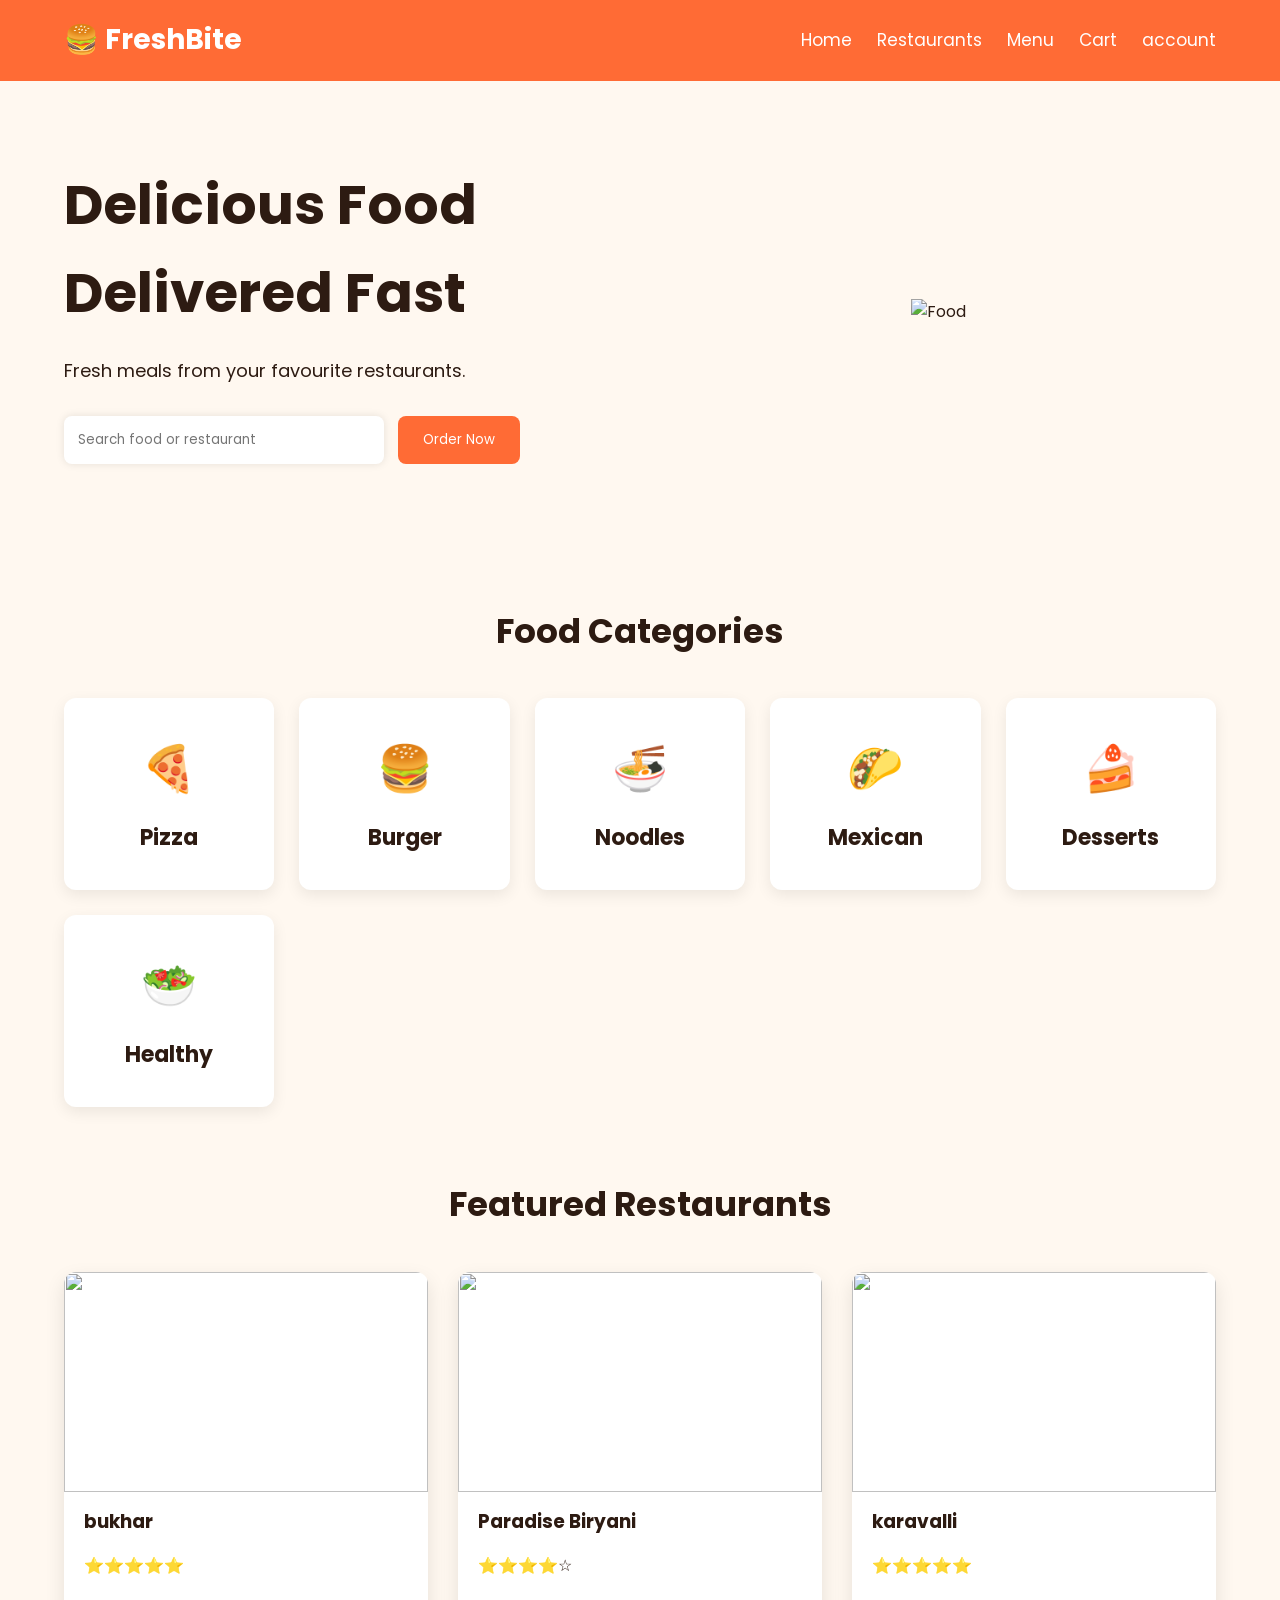
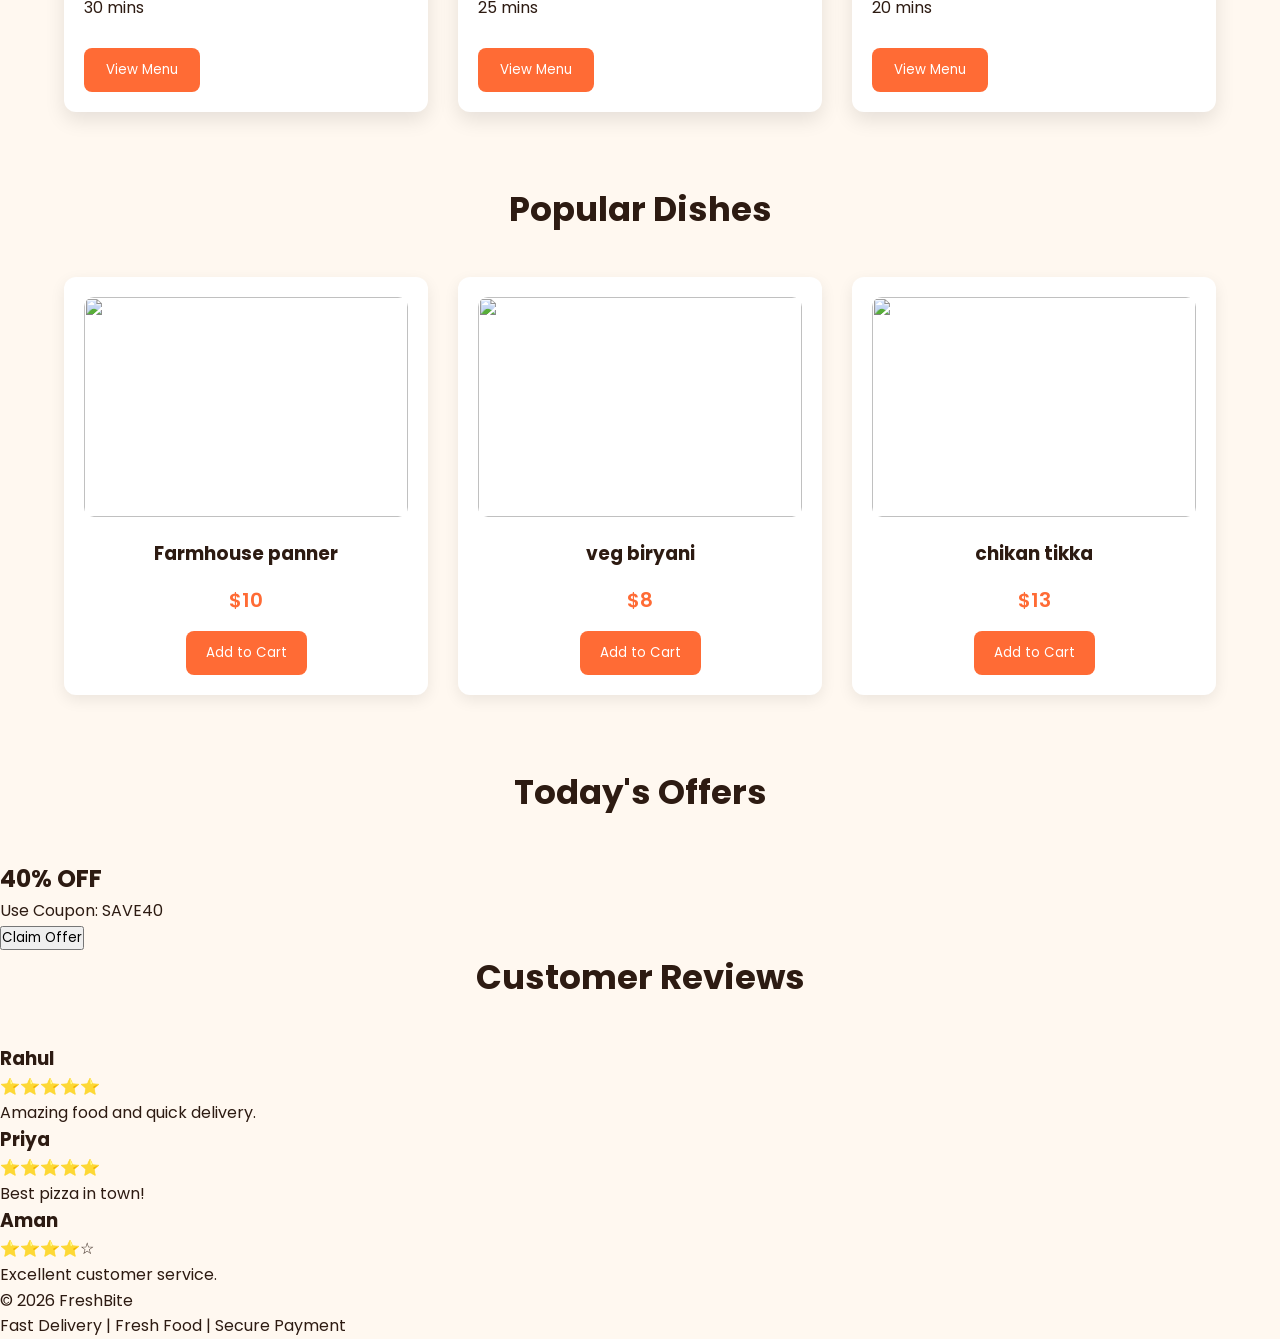
==== index.html @ 22a6a069 "Add files via upload" ====
<!DOCTYPE html>
<html lang="en">
<head>
<meta charset="UTF-8">
<meta name="viewport" content="width=device-width, initial-scale=1.0">
<title>FreshBite | Online Food Ordering</title>

<link rel="stylesheet" href="style.css">

<link rel="preconnect" href="https://fonts.googleapis.com">
<link href="https://fonts.googleapis.com/css2?family=Poppins:wght@300;400;500;600;700&display=swap" rel="stylesheet">
</head>

<body>

<!-- ================= NAVBAR ================= -->

<header>

<nav class="navbar">

<div class="logo">
🍔 FreshBite
</div>

<ul class="nav-links">

<li><a href="#">Home</a></li>

<li><a href="restaurants.html">Restaurants</a></li>

<li><a href="menu.html">Menu</a></li>

<li><a href="cart.html">Cart</a></li>

<li><a href="account.html">account</a></li>

</ul>

</nav>

</header>

<!-- ================= HERO ================= -->

<section class="hero">

<div class="hero-text">

<h1>Delicious Food Delivered Fast</h1>

<p>
Fresh meals from your favourite restaurants.
</p>

<input
type="text"
placeholder="Search food or restaurant">

<button>Order Now</button>

</div>

<div class="hero-image">

<img src="chikan.jpg" alt="Food">

</div>

</section>

<!-- ================= CATEGORIES ================= -->

<section class="categories">

<h2>Food Categories</h2>

<div class="category-grid">

<div class="category-card">
🍕
<h3>Pizza</h3>
</div>

<div class="category-card">
🍔
<h3>Burger</h3>
</div>

<div class="category-card">
🍜
<h3>Noodles</h3>
</div>

<div class="category-card">
🌮
<h3>Mexican</h3>
</div>

<div class="category-card">
🍰
<h3>Desserts</h3>
</div>

<div class="category-card">
🥗
<h3>Healthy</h3>
</div>

</div>

</section>

<!-- ================= FEATURED RESTAURANTS ================= -->

<section class="restaurants">

<h2>Featured Restaurants</h2>

<div class="restaurant-grid">

<div class="restaurant-card">

<img src="burgerhouse.jpg">

<h3>bukhar</h3>

<p>⭐⭐⭐⭐⭐</p>

<p>30 mins</p>

<button>View Menu</button>

</div>

<div class="restaurant-card">

<img src="pizzaplace.jpg">

<h3>Paradise Biryani</h3>

<p>⭐⭐⭐⭐☆</p>

<p>25 mins</p>

<button>View Menu</button>

</div>

<div class="restaurant-card">

<img src="spicyindia.jpg">

<h3>karavalli</h3>

<p>⭐⭐⭐⭐⭐</p>

<p>20 mins</p>

<button>View Menu</button>

</div>

</div>

</section>

<!-- ================= POPULAR DISHES ================= -->

<section class="popular">

<h2>Popular Dishes</h2>

<div class="dish-grid">

<div class="dish">

<img src="panner.jpg">

<h3>Farmhouse panner</h3>

<p>$10</p>

<button>Add to Cart</button>

</div>

<div class="dish">

<img src="biryani.jpg">

<h3>veg biryani</h3>

<p>$8</p>

<button>Add to Cart</button>

</div>

<div class="dish">

<img src="tikka.jpg">

<h3>chikan tikka</h3>

<p>$13</p>

<button>Add to Cart</button>

</div>

</div>

</section>

<!-- ================= OFFERS ================= -->

<section class="offers">

<h2>Today's Offers</h2>

<div class="offer-box">

<h1>40% OFF</h1>

<p>Use Coupon: SAVE40</p>

<button>Claim Offer</button>

</div>

</section>

<!-- ================= REVIEWS ================= -->

<section class="reviews">

<h2>Customer Reviews</h2>

<div class="review-grid">

<div class="review">

<h3>Rahul</h3>

<p>⭐⭐⭐⭐⭐</p>

<p>Amazing food and quick delivery.</p>

</div>

<div class="review">

<h3>Priya</h3>

<p>⭐⭐⭐⭐⭐</p>

<p>Best pizza in town!</p>

</div>

<div class="review">

<h3>Aman</h3>

<p>⭐⭐⭐⭐☆</p>

<p>Excellent customer service.</p>

</div>

</div>

</section>

<!-- ================= FOOTER ================= -->

<footer>

<p>

© 2026 FreshBite

</p>

<p>

Fast Delivery | Fresh Food | Secure Payment

</p>

</footer>

<script src="app.js"></script>


</body>
</html>
---- style.css ----
/* ===========================
   GOOGLE FONT
=========================== */

@import url('https://fonts.googleapis.com/css2?family=Poppins:wght@300;400;500;600;700&display=swap');

/* ===========================
   RESET
=========================== */

*{
    margin:0;
    padding:0;
    box-sizing:border-box;
    font-family:'Poppins',sans-serif;
}

body{
    background:#FFF8F0;
    color:#2D1B12;
    line-height:1.6;
}

/* ===========================
   NAVBAR
=========================== */

header{
    background:#FF6B35;
    position:sticky;
    top:0;
    z-index:1000;
}

.navbar{
    width:90%;
    margin:auto;
    display:flex;
    justify-content:space-between;
    align-items:center;
    padding:18px 0;
}

.logo{
    font-size:28px;
    font-weight:700;
    color:#fff;
}

.nav-links{
    display:flex;
    list-style:none;
}

.nav-links li{
    margin-left:25px;
}

.nav-links a{
    text-decoration:none;
    color:white;
    font-size:17px;
    transition:.3s;
}

.nav-links a:hover{
    color:#ffe5d0;
}

/* ===========================
   HERO
=========================== */

.hero{
    width:90%;
    margin:auto;
    display:flex;
    justify-content:space-between;
    align-items:center;
    padding:80px 0;
    gap:40px;
}

.hero-text{
    flex:1;
}

.hero-text h1{
    font-size:55px;
    margin-bottom:20px;
}

.hero-text p{
    font-size:18px;
    margin-bottom:30px;
}

.hero-text input{
    width:320px;
    max-width:100%;
    padding:14px;
    border:none;
    border-radius:8px;
    margin-right:10px;
    box-shadow:0 0 8px rgba(0,0,0,.1);
}

.hero-text button{
    background:#FF6B35;
    color:white;
    border:none;
    padding:14px 25px;
    border-radius:8px;
    cursor:pointer;
    transition:.3s;
}

.hero-text button:hover{
    background:#e45720;
}

.hero-image{
    flex:1;
    text-align:center;
}

.hero-image img{
    width:100%;
    max-width:450px;
}

/* ===========================
   SECTION TITLE
=========================== */

section h2{
    text-align:center;
    font-size:34px;
    margin-bottom:40px;
}

/* ===========================
   CATEGORIES
=========================== */

.categories{
    width:90%;
    margin:60px auto;
}

.category-grid{
    display:grid;
    grid-template-columns:repeat(auto-fit,minmax(180px,1fr));
    gap:25px;
}

.category-card{
    background:white;
    border-radius:12px;
    text-align:center;
    padding:35px;
    font-size:45px;
    transition:.3s;
    box-shadow:0 5px 15px rgba(0,0,0,.08);
}

.category-card h3{
    margin-top:15px;
    font-size:22px;
}

.category-card:hover{
    transform:translateY(-8px);
    background:#FF6B35;
    color:white;
}

/* ===========================
   RESTAURANTS
=========================== */

.restaurants{
    width:90%;
    margin:70px auto;
}

.restaurant-grid{
    display:grid;
    grid-template-columns:repeat(auto-fit,minmax(280px,1fr));
    gap:30px;
}

.restaurant-card{
    background:white;
    border-radius:12px;
    overflow:hidden;
    box-shadow:0 8px 20px rgba(0,0,0,.1);
    transition:.3s;
}

.restaurant-card img{
    width:100%;
    height:220px;
    object-fit:cover;
}

.restaurant-card h3,
.restaurant-card p{
    padding:8px 20px;
}

.restaurant-card button{
    margin:20px;
    padding:12px 22px;
    border:none;
    background:#FF6B35;
    color:white;
    border-radius:8px;
    cursor:pointer;
}

.restaurant-card:hover{
    transform:scale(1.03);
}

/* ===========================
   POPULAR DISHES
=========================== */

.popular{
    width:90%;
    margin:70px auto;
}

.dish-grid{
    display:grid;
    grid-template-columns:repeat(auto-fit,minmax(250px,1fr));
    gap:30px;
}

.dish{
    background:white;
    border-radius:12px;
    text-align:center;
    padding:20px;
    box-shadow:0 5px 15px rgba(0,0,0,.08);
}

.dish img{
    width:100%;
    height:220px;
    object-fit:cover;
    border-radius:10px;
}

.dish h3{
    margin:15px 0;
}

.dish p{
    font-size:20px;
    color:#FF6B35;
    font-weight:600;
}

.dish button{
    margin-top:15px;
    background:#FF6B35;
    color:white;
    border:none;
    padding:12px 20px;
    border-radius:8px;
    cursor:pointer;
}
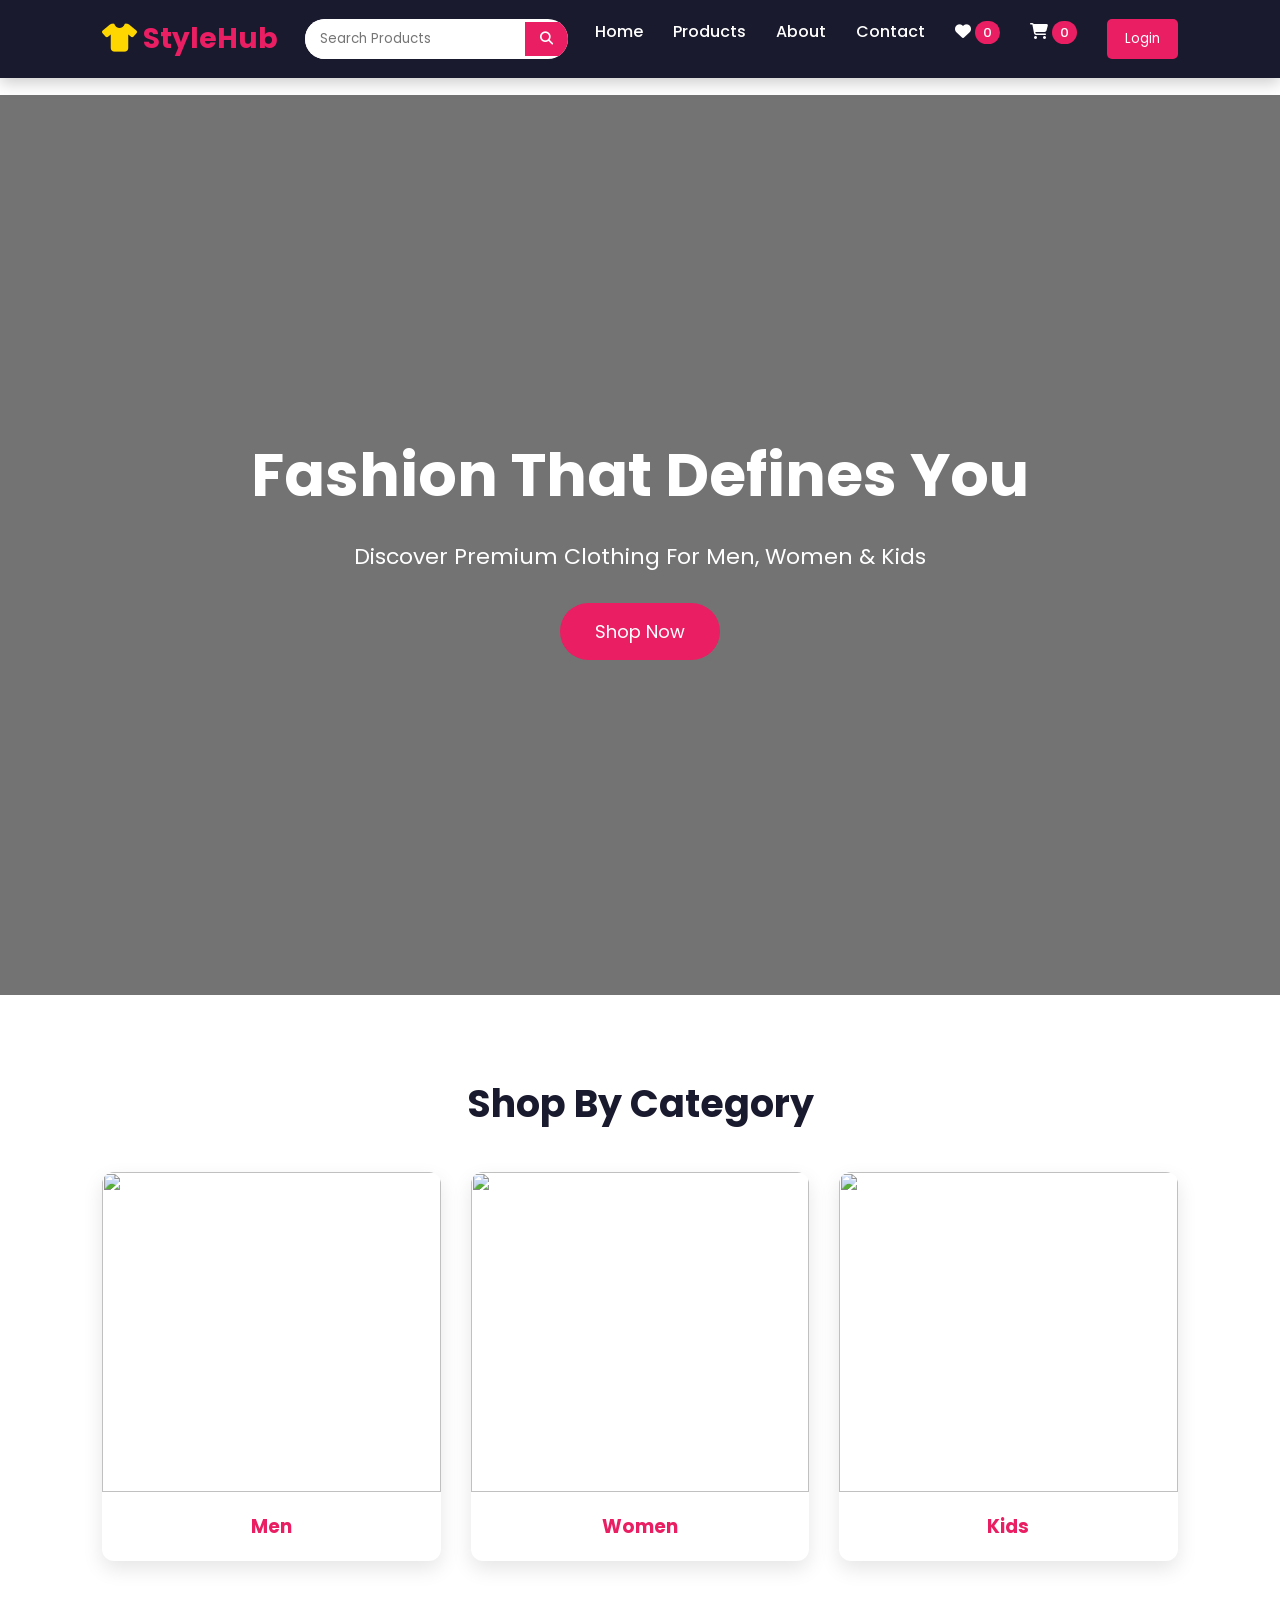
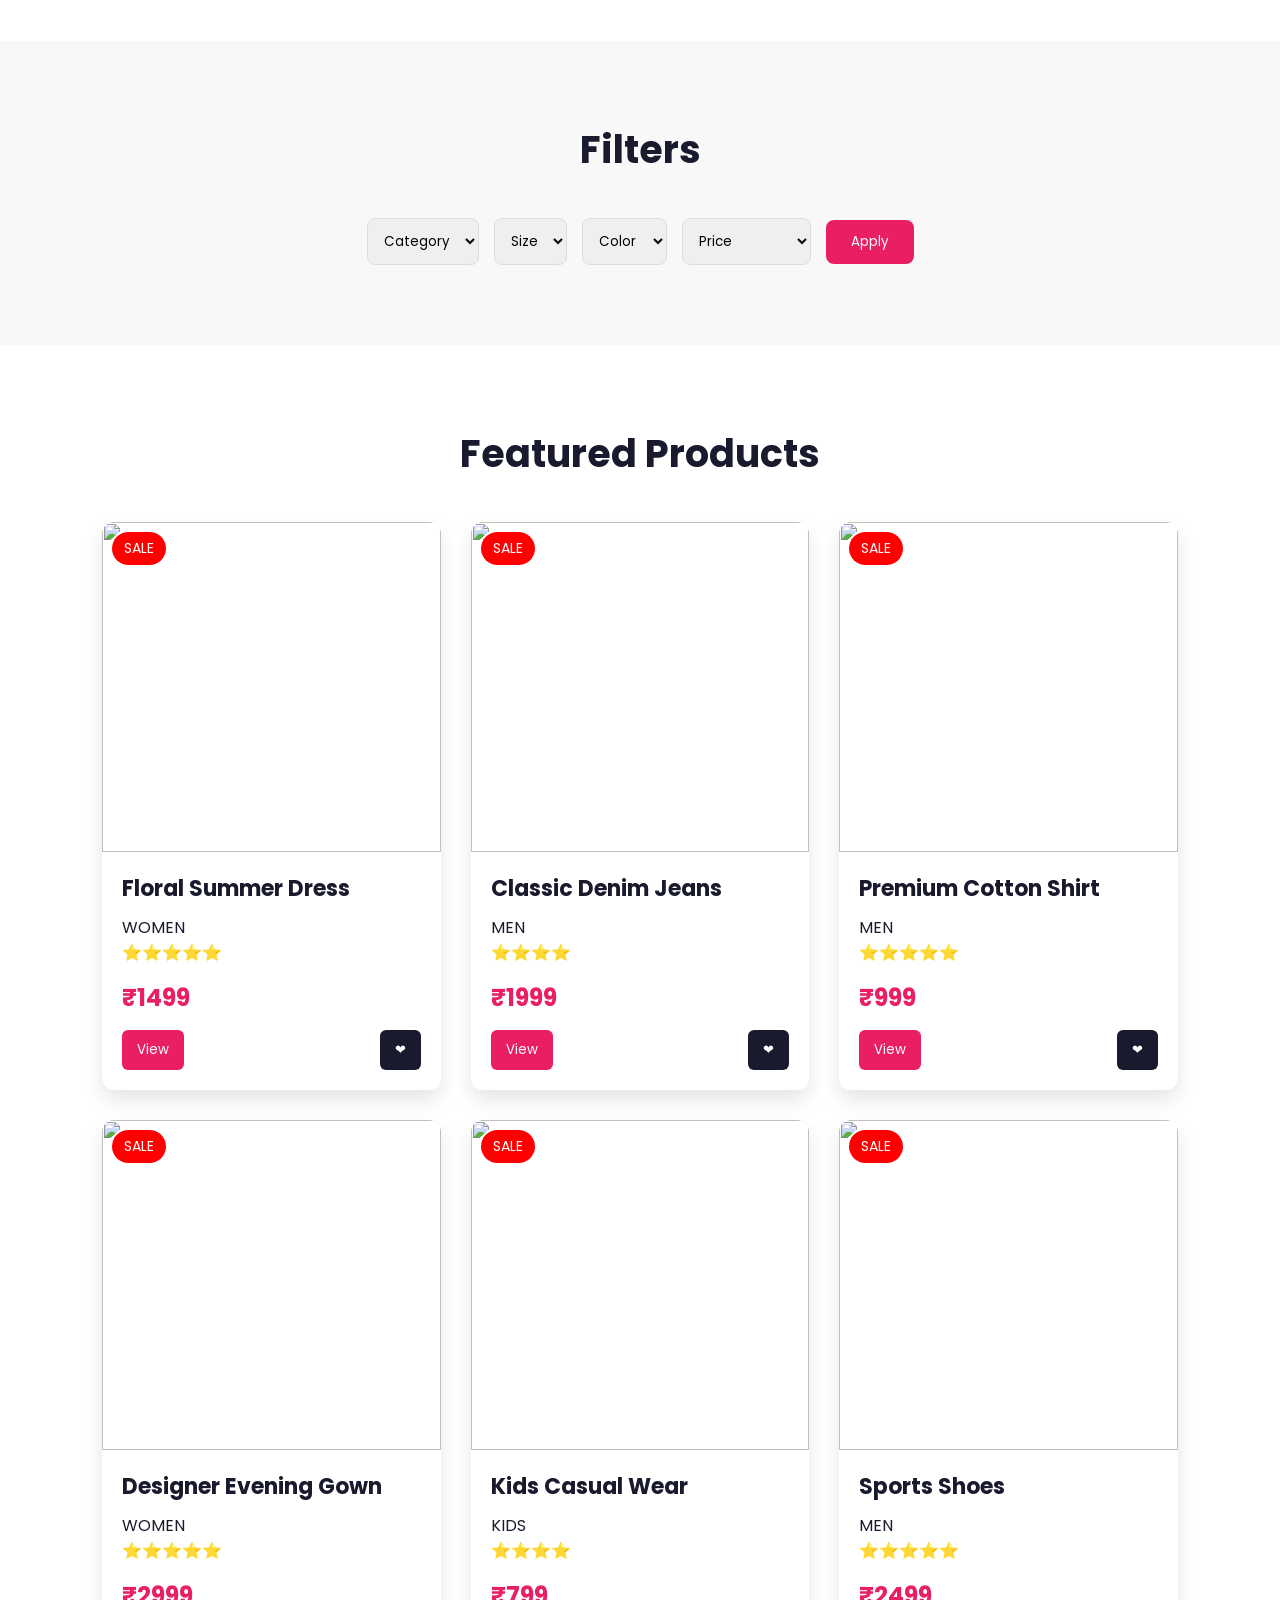
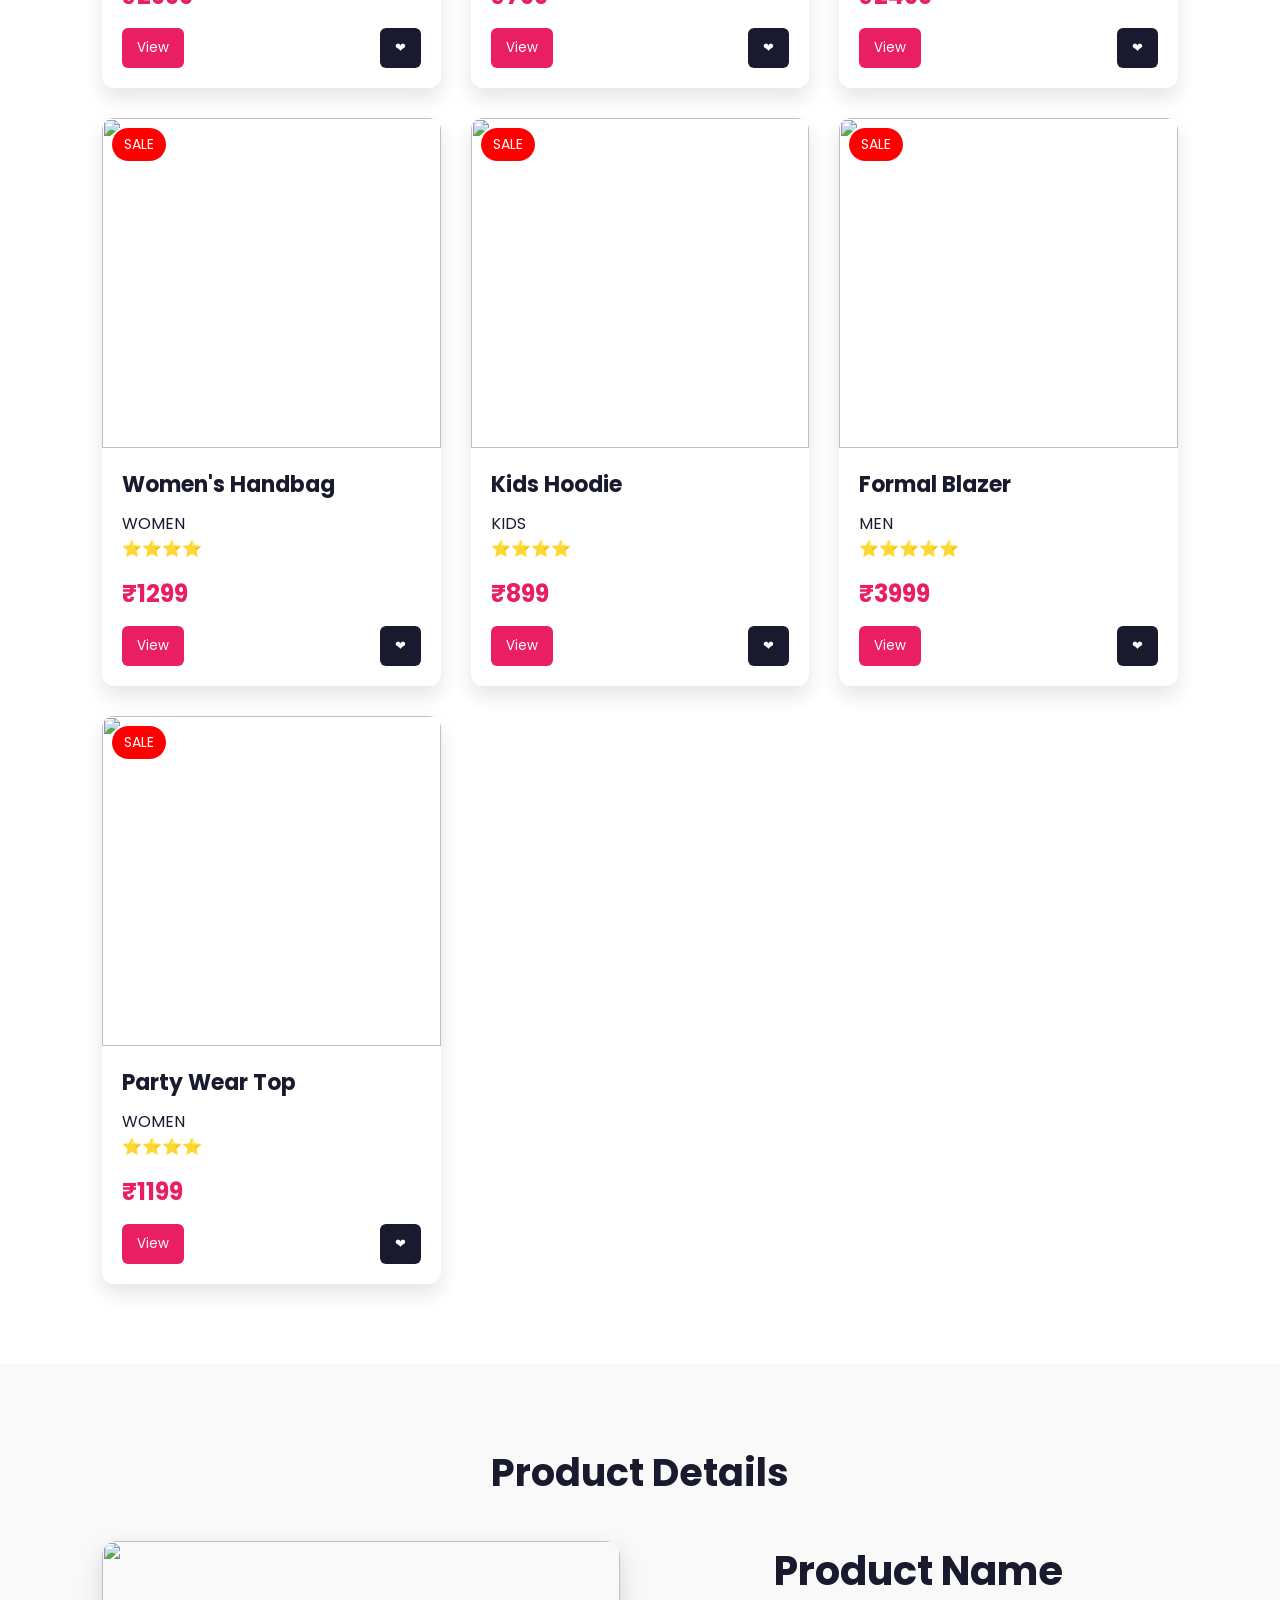
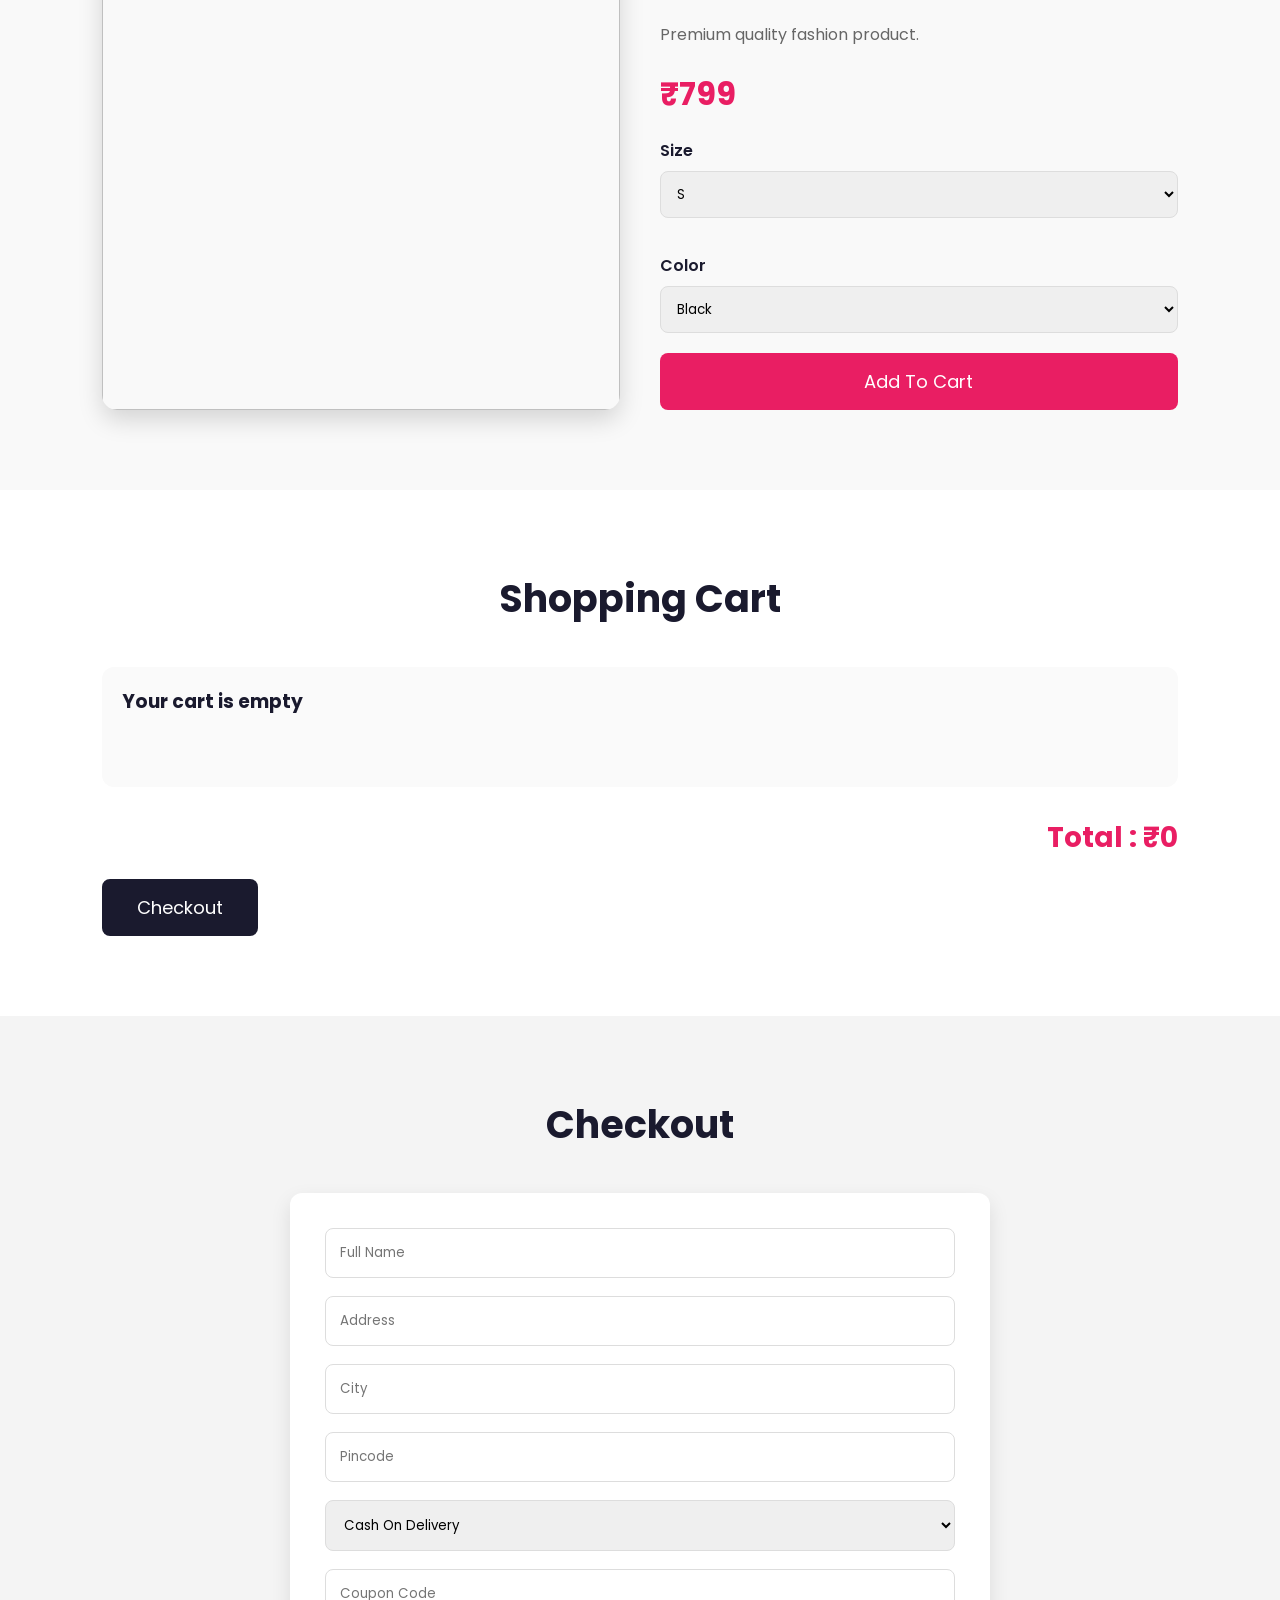
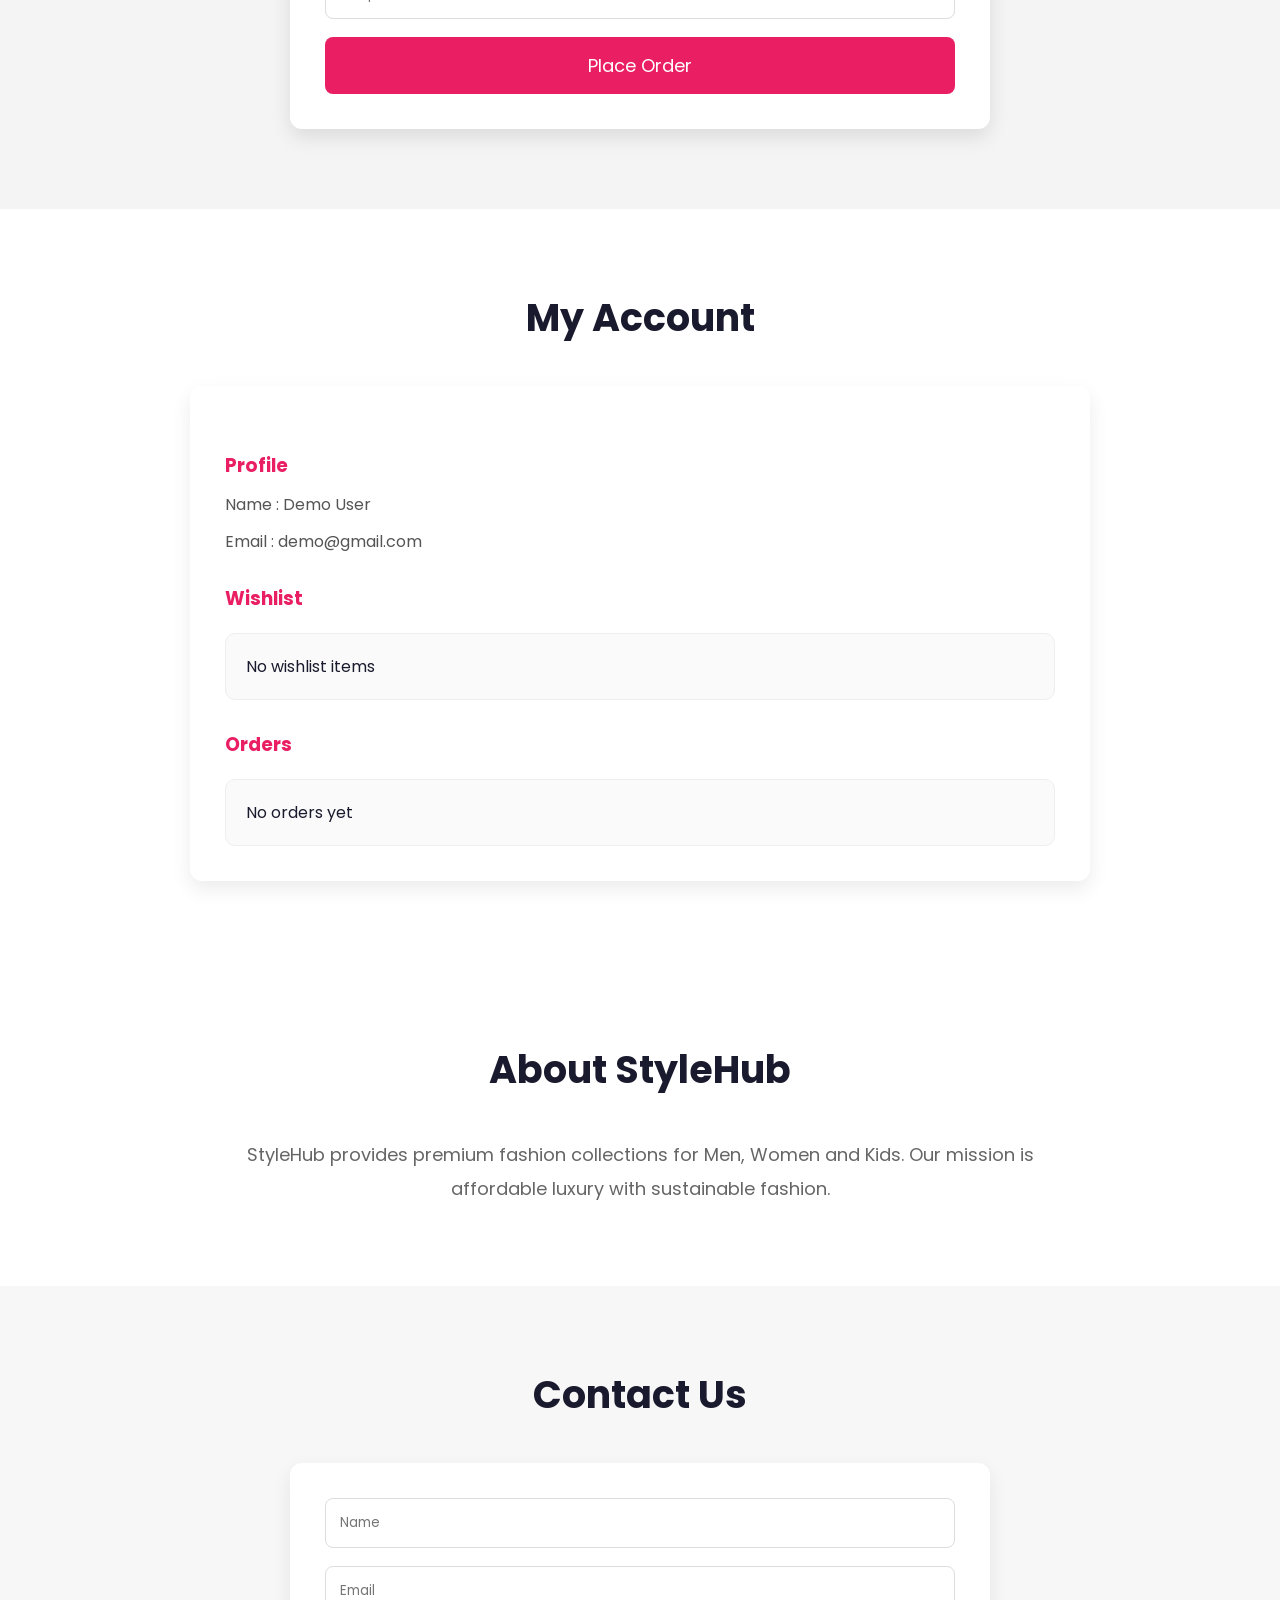
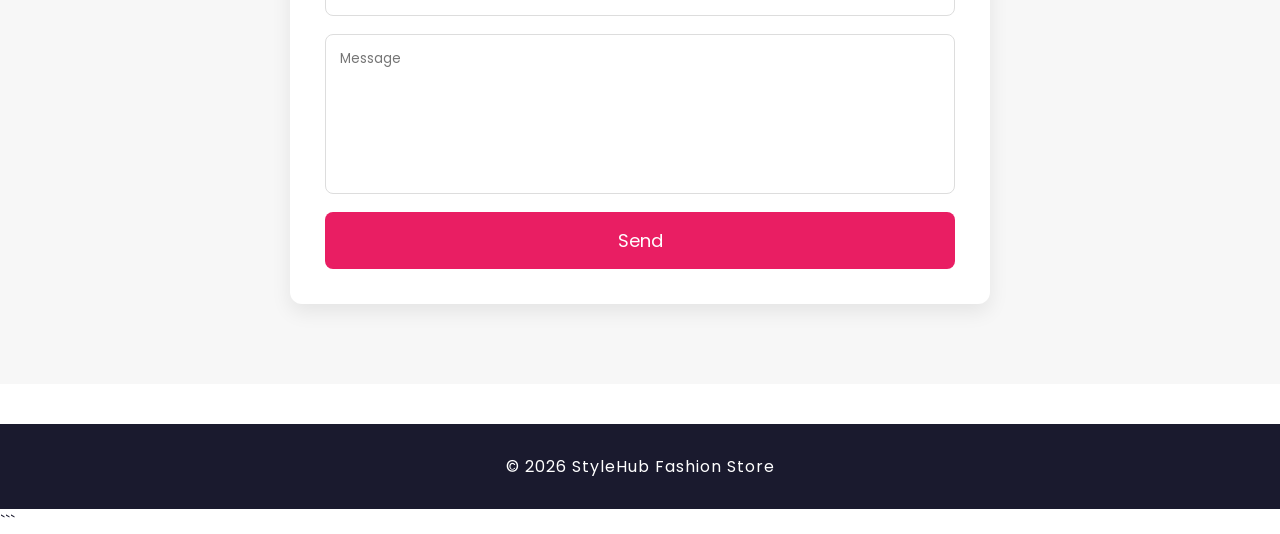
==== commit ff9d0765: "DAS003380 StyleHub - Fashion & Apparel Task ID WD-EC-002 student id  DAS003380" ====
--- a/index.html
+++ b/index.html
@@ -1,298 +1,862 @@
+
+
+```html
 <!DOCTYPE html>
 <html lang="en">
+
 <head>
+
 <meta charset="UTF-8">
 <meta name="viewport" content="width=device-width, initial-scale=1.0">
-<title>FreshBite | Online Food Ordering</title>
+
+<title>StyleHub | Fashion Store</title>
 
 <link rel="stylesheet" href="style.css">
 
-<link rel="preconnect" href="https://fonts.googleapis.com">
-<link href="https://fonts.googleapis.com/css2?family=Poppins:wght@300;400;500;600;700&display=swap" rel="stylesheet">
+<link rel="stylesheet"
+href="https://cdnjs.cloudflare.com/ajax/libs/font-awesome/6.5.2/css/all.min.css">
+
 </head>
 
+
 <body>
 
-<!-- ================= NAVBAR ================= -->
+
+<!-- NAVBAR -->
 
 <header>
 
 <nav class="navbar">
 
 <div class="logo">
-🍔 FreshBite
-</div>
+<i class="fa-solid fa-shirt"></i> StyleHub
+</div>
+
+
+<div class="search-box">
+
+<input type="text" id="searchInput" placeholder="Search Products">
+
+<button onclick="searchProduct()">
+
+<i class="fa fa-search"></i>
+
+</button>
+
+</div>
+
 
 <ul class="nav-links">
 
-<li><a href="#">Home</a></li>
-
-<li><a href="restaurants.html">Restaurants</a></li>
-
-<li><a href="menu.html">Menu</a></li>
-
-<li><a href="cart.html">Cart</a></li>
-
-<li><a href="account.html">account</a></li>
+<li><a href="#home">Home</a></li>
+
+<li><a href="#products">Products</a></li>
+
+<li><a href="#about">About</a></li>
+
+<li><a href="#contact">Contact</a></li>
+
+
+<li>
+
+<a href="#wishlist">
+
+<i class="fa-solid fa-heart"></i>
+
+<span id="wishlistCount">0</span>
+
+</a>
+
+</li>
+
+
+<li>
+
+<a href="#cart">
+
+<i class="fa-solid fa-cart-shopping"></i>
+
+<span id="cartCount">0</span>
+
+</a>
+
+</li>
+
+
+<li>
+
+<button class="login-btn" onclick="openLogin()">
+Login
+</button>
+
+</li>
+
 
 </ul>
 
+
 </nav>
 
 </header>
 
-<!-- ================= HERO ================= -->
-
-<section class="hero">
-
-<div class="hero-text">
-
-<h1>Delicious Food Delivered Fast</h1>
+
+
+<!-- HERO -->
+
+
+<section class="hero" id="home">
+
+
+<div class="hero-content">
+
+
+<h1>
+Fashion That Defines You
+</h1>
+
 
 <p>
-Fresh meals from your favourite restaurants.
-</p>
-
-<input
-type="text"
-placeholder="Search food or restaurant">
-
-<button>Order Now</button>
-
-</div>
-
-<div class="hero-image">
-
-<img src="chikan.jpg" alt="Food">
-
-</div>
-
-</section>
-
-<!-- ================= CATEGORIES ================= -->
+Discover Premium Clothing For Men, Women & Kids
+</p>
+
+
+<button onclick="scrollProducts()">
+
+Shop Now
+
+</button>
+
+
+</div>
+
+
+</section>
+
+
+
+
+
+<!-- CATEGORY -->
+
 
 <section class="categories">
 
-<h2>Food Categories</h2>
+
+<h2>
+Shop By Category
+</h2>
+
 
 <div class="category-grid">
 
+
 <div class="category-card">
-🍕
-<h3>Pizza</h3>
-</div>
+
+<img src="jeans.jpg">
+
+<h3>Men</h3>
+
+</div>
+
+
 
 <div class="category-card">
-🍔
-<h3>Burger</h3>
-</div>
+
+<img src="floral.jpg">
+
+<h3>Women</h3>
+
+</div>
+
+
 
 <div class="category-card">
-🍜
-<h3>Noodles</h3>
-</div>
-
-<div class="category-card">
-🌮
-<h3>Mexican</h3>
-</div>
-
-<div class="category-card">
-🍰
-<h3>Desserts</h3>
-</div>
-
-<div class="category-card">
-🥗
-<h3>Healthy</h3>
-</div>
-
-</div>
-
-</section>
-
-<!-- ================= FEATURED RESTAURANTS ================= -->
-
-<section class="restaurants">
-
-<h2>Featured Restaurants</h2>
-
-<div class="restaurant-grid">
-
-<div class="restaurant-card">
-
-<img src="burgerhouse.jpg">
-
-<h3>bukhar</h3>
-
-<p>⭐⭐⭐⭐⭐</p>
-
-<p>30 mins</p>
-
-<button>View Menu</button>
-
-</div>
-
-<div class="restaurant-card">
-
-<img src="pizzaplace.jpg">
-
-<h3>Paradise Biryani</h3>
-
-<p>⭐⭐⭐⭐☆</p>
-
-<p>25 mins</p>
-
-<button>View Menu</button>
-
-</div>
-
-<div class="restaurant-card">
-
-<img src="spicyindia.jpg">
-
-<h3>karavalli</h3>
-
-<p>⭐⭐⭐⭐⭐</p>
-
-<p>20 mins</p>
-
-<button>View Menu</button>
-
-</div>
-
-</div>
-
-</section>
-
-<!-- ================= POPULAR DISHES ================= -->
-
-<section class="popular">
-
-<h2>Popular Dishes</h2>
-
-<div class="dish-grid">
-
-<div class="dish">
-
-<img src="panner.jpg">
-
-<h3>Farmhouse panner</h3>
-
-<p>$10</p>
-
-<button>Add to Cart</button>
-
-</div>
-
-<div class="dish">
-
-<img src="biryani.jpg">
-
-<h3>veg biryani</h3>
-
-<p>$8</p>
-
-<button>Add to Cart</button>
-
-</div>
-
-<div class="dish">
-
-<img src="tikka.jpg">
-
-<h3>chikan tikka</h3>
-
-<p>$13</p>
-
-<button>Add to Cart</button>
-
-</div>
-
-</div>
-
-</section>
-
-<!-- ================= OFFERS ================= -->
-
-<section class="offers">
-
-<h2>Today's Offers</h2>
-
-<div class="offer-box">
-
-<h1>40% OFF</h1>
-
-<p>Use Coupon: SAVE40</p>
-
-<button>Claim Offer</button>
-
-</div>
-
-</section>
-
-<!-- ================= REVIEWS ================= -->
-
-<section class="reviews">
-
-<h2>Customer Reviews</h2>
-
-<div class="review-grid">
-
-<div class="review">
-
-<h3>Rahul</h3>
-
-<p>⭐⭐⭐⭐⭐</p>
-
-<p>Amazing food and quick delivery.</p>
-
-</div>
-
-<div class="review">
-
-<h3>Priya</h3>
-
-<p>⭐⭐⭐⭐⭐</p>
-
-<p>Best pizza in town!</p>
-
-</div>
-
-<div class="review">
-
-<h3>Aman</h3>
-
-<p>⭐⭐⭐⭐☆</p>
-
-<p>Excellent customer service.</p>
-
-</div>
-
-</div>
-
-</section>
-
-<!-- ================= FOOTER ================= -->
+
+<img src="kids.jpg">
+
+<h3>Kids</h3>
+
+</div>
+
+
+</div>
+
+
+</section>
+
+
+
+
+
+
+<!-- FILTER -->
+
+
+<section class="filter-section">
+
+
+<h2>
+Filters
+</h2>
+
+
+<div class="filters">
+
+
+<select id="categoryFilter">
+
+<option value="">
+Category
+</option>
+
+<option>
+Men
+</option>
+
+<option>
+Women
+</option>
+
+<option>
+Kids
+</option>
+
+</select>
+
+
+
+<select id="sizeFilter">
+
+<option>
+Size
+</option>
+
+<option>S</option>
+
+<option>M</option>
+
+<option>L</option>
+
+<option>XL</option>
+
+</select>
+
+
+
+<select id="colorFilter">
+
+<option>
+Color
+</option>
+
+<option>
+Black
+</option>
+
+<option>
+Blue
+</option>
+
+<option>
+Pink
+</option>
+
+<option>
+White
+</option>
+
+</select>
+
+
+
+
+<select id="priceFilter">
+
+<option>
+Price
+</option>
+
+<option>
+Below ₹500
+</option>
+
+<option>
+₹500-1000
+</option>
+
+<option>
+Above ₹1000
+</option>
+
+</select>
+
+
+<button onclick="applyFilters()">
+
+Apply
+
+</button>
+
+
+</div>
+
+
+</section>
+
+
+
+
+
+
+<!-- PRODUCTS -->
+
+
+<section id="products">
+
+
+<h2>
+Featured Products
+</h2>
+
+
+<div class="product-grid" id="productGrid">
+
+
+
+<div class="product-card">
+
+
+<img src="shirt.jpg">
+
+
+<h3>
+Premium Men's Shirt
+</h3>
+
+
+<p>
+₹799
+</p>
+
+
+<button>
+Add To Cart
+</button>
+
+
+</div>
+
+
+
+
+
+<div class="product-card">
+
+
+<img src="Gown.jpg">
+
+
+<h3>
+Floral Women Dress
+</h3>
+
+
+<p>
+₹1299
+</p>
+
+
+<button>
+Add To Cart
+</button>
+
+
+</div>
+
+
+
+
+
+<div class="product-card">
+
+
+<img src="images/kids-wear.jpg">
+
+
+<h3>
+Kids Fashion Wear
+</h3>
+
+
+<p>
+₹599
+</p>
+
+
+<button>
+Add To Cart
+</button>
+
+
+</div>
+
+
+
+
+
+<div class="product-card">
+
+
+<img src="images/jacket.jpg">
+
+
+<h3>
+Winter Jacket
+</h3>
+
+
+<p>
+₹1999
+</p>
+
+
+<button>
+Add To Cart
+</button>
+
+
+</div>
+
+
+
+</div>
+
+
+</section>
+
+
+
+
+
+
+<!-- PRODUCT DETAILS -->
+
+
+<section class="product-details" id="productDetails">
+
+
+<h2>
+Product Details
+</h2>
+
+
+
+<div class="details-container">
+
+
+<div class="details-image">
+
+<img id="detailImage" src="shirt.jpg">
+
+</div>
+
+
+
+<div class="details-info">
+
+
+<h2 id="detailTitle">
+Product Name
+</h2>
+
+
+<p id="detailDescription">
+
+Premium quality fashion product.
+
+</p>
+
+
+<h3 id="detailPrice">
+₹799
+</h3>
+
+
+<label>
+Size
+</label>
+
+
+<select id="detailSize">
+
+<option>S</option>
+
+<option>M</option>
+
+<option>L</option>
+
+<option>XL</option>
+
+</select>
+
+
+
+
+<label>
+Color
+</label>
+
+
+<select id="detailColor">
+
+<option>Black</option>
+
+<option>Blue</option>
+
+<option>White</option>
+
+</select>
+
+
+
+<button onclick="addToCart()">
+
+Add To Cart
+
+</button>
+
+
+</div>
+
+
+</div>
+
+
+</section>
+
+
+
+
+
+
+
+<!-- CART -->
+
+
+<section id="cart">
+
+
+<h2>
+Shopping Cart
+</h2>
+
+
+<div id="cartItems">
+
+No Items
+
+</div>
+
+
+
+<div class="cart-total">
+
+Total :
+₹<span id="cartTotal">
+0
+</span>
+
+</div>
+
+
+
+<button onclick="checkout()">
+
+Checkout
+
+</button>
+
+
+</section>
+
+
+
+
+
+
+<!-- CHECKOUT -->
+
+
+<section id="checkout">
+
+
+<h2>
+Checkout
+</h2>
+
+
+<form>
+
+
+<input type="text" placeholder="Full Name">
+
+
+<input type="text" placeholder="Address">
+
+
+<input type="text" placeholder="City">
+
+
+<input type="text" placeholder="Pincode">
+
+
+<select>
+
+<option>
+Cash On Delivery
+</option>
+
+<option>
+UPI
+</option>
+
+<option>
+Credit Card
+</option>
+
+</select>
+
+
+
+<input type="text" placeholder="Coupon Code">
+
+
+<button type="button">
+
+Place Order
+
+</button>
+
+
+</form>
+
+
+</section>
+
+
+
+
+
+
+
+<!-- ACCOUNT -->
+
+
+<section id="account">
+
+
+<h2>
+My Account
+</h2>
+
+
+<div class="account-box">
+
+
+<h3>
+Profile
+</h3>
+
+
+<p>
+Name : Demo User
+</p>
+
+
+<p>
+Email : demo@gmail.com
+</p>
+
+
+
+<h3>
+Wishlist
+</h3>
+
+
+<div id="wishlistItems">
+
+</div>
+
+
+
+<h3>
+Orders
+</h3>
+
+
+<div id="orders">
+
+</div>
+
+
+
+</div>
+
+
+</section>
+
+
+
+
+
+
+
+<!-- ABOUT -->
+
+
+<section id="about">
+
+
+<h2>
+About StyleHub
+</h2>
+
+
+<p>
+
+StyleHub provides premium fashion collections for Men, Women and Kids.
+Our mission is affordable luxury with sustainable fashion.
+
+</p>
+
+
+</section>
+
+
+
+
+
+
+<!-- CONTACT -->
+
+
+<section id="contact">
+
+
+<h2>
+Contact Us
+</h2>
+
+
+<form>
+
+
+<input placeholder="Name">
+
+
+<input placeholder="Email">
+
+
+<textarea placeholder="Message"></textarea>
+
+
+<button>
+Send
+</button>
+
+
+</form>
+
+
+</section>
+
+
+
+
+
+
+
+<!-- LOGIN -->
+
+
+<div id="loginModal" class="modal">
+
+
+<div class="modal-content">
+
+
+<span class="close" onclick="closeLogin()">
+
+&times;
+
+</span>
+
+
+<h2>
+Login
+</h2>
+
+
+<input type="email" placeholder="Email">
+
+
+<input type="password" placeholder="Password">
+
+
+<button>
+Login
+</button>
+
+
+<hr>
+
+
+<h3>
+Create Account
+</h3>
+
+
+<input placeholder="Name">
+
+
+<input placeholder="Email">
+
+
+<input placeholder="Password">
+
+
+<button>
+Register
+</button>
+
+
+</div>
+
+
+</div>
+
+<!-- FOOTER -->
+
 
 <footer>
 
+
 <p>
 
-© 2026 FreshBite
-
-</p>
-
-<p>
-
-Fast Delivery | Fresh Food | Secure Payment
-
-</p>
+© 2026 StyleHub Fashion Store
+
+</p>
+
 
 </footer>
 
-<script src="app.js"></script>
+
+
+<script src="script.js"></script>
 
 
 </body>
-</html>+
+</html>
+```
--- a/style.css
+++ b/style.css
@@ -1,12 +1,9 @@
 /* ===========================
-   GOOGLE FONT
+   STYLEHUB - STYLE.CSS (PART 2A)
 =========================== */
 
-@import url('https://fonts.googleapis.com/css2?family=Poppins:wght@300;400;500;600;700&display=swap');
-
-/* ===========================
-   RESET
-=========================== */
+/* Google Font */
+@import url('https://fonts.googleapis.com/css2?family=Poppins:wght@300;400;500;600;700;800&display=swap');
 
 *{
     margin:0;
@@ -15,260 +12,1574 @@
     font-family:'Poppins',sans-serif;
 }
 
+html{
+    scroll-behavior:smooth;
+}
+
 body{
-    background:#FFF8F0;
-    color:#2D1B12;
-    line-height:1.6;
-}
-
-/* ===========================
-   NAVBAR
-=========================== */
+    background:#fff;
+    color:#1A1A2E;
+    overflow-x:hidden;
+}
+
+/* ================= NAVBAR ================= */
 
 header{
-    background:#FF6B35;
-    position:sticky;
+    position:fixed;
+    width:100%;
     top:0;
-    z-index:1000;
+    left:0;
+    z-index:999;
 }
 
 .navbar{
-    width:90%;
-    margin:auto;
     display:flex;
     justify-content:space-between;
     align-items:center;
-    padding:18px 0;
+    padding:18px 8%;
+    background:#1A1A2E;
+    color:white;
+    box-shadow:0 5px 15px rgba(0,0,0,.2);
 }
 
 .logo{
     font-size:28px;
     font-weight:700;
-    color:#fff;
+    color:#E91E63;
+}
+
+.logo i{
+    color:gold;
 }
 
 .nav-links{
     display:flex;
     list-style:none;
-}
-
-.nav-links li{
-    margin-left:25px;
-}
-
-.nav-links a{
+    gap:30px;
+}
+
+.nav-links li a{
+    color:white;
     text-decoration:none;
+    font-weight:500;
+    transition:.3s;
+}
+
+.nav-links li a:hover{
+    color:#E91E63;
+}
+
+.nav-links span{
+    background:#E91E63;
     color:white;
-    font-size:17px;
+    padding:2px 8px;
+    border-radius:20px;
+    font-size:13px;
+}
+
+.login-btn{
+    padding:10px 18px;
+    border:none;
+    background:#E91E63;
+    color:white;
+    border-radius:5px;
+    cursor:pointer;
     transition:.3s;
 }
 
-.nav-links a:hover{
-    color:#ffe5d0;
-}
-
-/* ===========================
-   HERO
-=========================== */
+.login-btn:hover{
+    background:#c2185b;
+}
+
+/* ================= SEARCH ================= */
+
+.search-box{
+    display:flex;
+    align-items:center;
+    background:white;
+    border-radius:30px;
+    overflow:hidden;
+}
+
+.search-box input{
+    border:none;
+    outline:none;
+    padding:10px 15px;
+    width:220px;
+}
+
+.search-box button{
+    border:none;
+    background:#E91E63;
+    color:white;
+    padding:10px 15px;
+    cursor:pointer;
+}
+
+/* ================= HERO ================= */
 
 .hero{
-    width:90%;
-    margin:auto;
+    height:100vh;
+    display:flex;
+    justify-content:center;
+    align-items:center;
+    text-align:center;
+    color:white;
+    margin-top:70px;
+
+    background:
+    linear-gradient(rgba(0,0,0,.55),rgba(0,0,0,.55)),
+    url("images/banner.jpg");
+
+    background-size:cover;
+    background-position:center;
+}
+
+.hero-content h1{
+    font-size:60px;
+    margin-bottom:20px;
+}
+
+.hero-content p{
+    font-size:22px;
+    margin-bottom:30px;
+}
+
+.hero button{
+    padding:15px 35px;
+    border:none;
+    border-radius:40px;
+    background:#E91E63;
+    color:white;
+    font-size:18px;
+    cursor:pointer;
+    transition:.4s;
+}
+
+.hero button:hover{
+    transform:scale(1.1);
+    background:#c2185b;
+}
+
+/* ================= SECTION ================= */
+
+section{
+    padding:80px 8%;
+}
+
+section h2{
+    text-align:center;
+    margin-bottom:40px;
+    font-size:38px;
+    color:#1A1A2E;
+}
+
+/* ================= CATEGORY ================= */
+
+.category-grid{
+
+    display:grid;
+    grid-template-columns:repeat(auto-fit,minmax(250px,1fr));
+    gap:30px;
+}
+
+.category-card{
+
+    background:white;
+
+    border-radius:12px;
+
+    overflow:hidden;
+
+    box-shadow:0 8px 20px rgba(0,0,0,.1);
+
+    transition:.4s;
+}
+
+.category-card:hover{
+
+    transform:translateY(-10px);
+
+}
+
+.category-card img{
+
+    width:100%;
+
+    height:320px;
+
+    object-fit:cover;
+
+}
+
+.category-card h3{
+
+    padding:20px;
+
+    text-align:center;
+
+    color:#E91E63;
+
+}
+
+/* ================= FILTER ================= */
+
+.filter-section{
+
+    background:#f8f8f8;
+
+}
+
+.filters{
+
+display:flex;
+
+justify-content:center;
+
+align-items:center;
+
+gap:15px;
+
+flex-wrap:wrap;
+
+}
+
+.filters select{
+
+padding:12px;
+
+border:1px solid #ddd;
+
+border-radius:8px;
+
+outline:none;
+
+}
+
+.filters button{
+
+padding:12px 25px;
+
+background:#E91E63;
+
+color:white;
+
+border:none;
+
+border-radius:8px;
+
+cursor:pointer;
+
+transition:.3s;
+
+}
+
+.filters button:hover{
+
+background:#c2185b;
+
+}
+
+/* ================= PRODUCTS ================= */
+
+.product-grid{
+
+display:grid;
+
+grid-template-columns:repeat(auto-fit,minmax(270px,1fr));
+
+gap:30px;
+
+}
+
+.product-card{
+
+background:white;
+
+border-radius:12px;
+
+overflow:hidden;
+
+box-shadow:0 10px 20px rgba(0,0,0,.1);
+
+transition:.4s;
+
+position:relative;
+
+}
+
+.product-card:hover{
+
+transform:translateY(-10px);
+
+}
+
+.product-card img{
+
+width:100%;
+
+height:330px;
+
+object-fit:cover;
+
+transition:.5s;
+
+}
+
+.product-card:hover img{
+
+transform:scale(1.08);
+
+}
+
+.product-info{
+
+padding:20px;
+
+}
+
+.product-info h3{
+
+margin-bottom:10px;
+
+font-size:22px;
+
+}
+
+.price{
+
+font-size:24px;
+
+color:#E91E63;
+
+font-weight:bold;
+
+margin:15px 0;
+
+}
+
+.rating{
+
+color:gold;
+
+margin-bottom:15px;
+
+}
+
+.product-buttons{
+
+display:flex;
+
+justify-content:space-between;
+
+}
+
+.product-buttons button{
+
+padding:10px 15px;
+
+border:none;
+
+cursor:pointer;
+
+border-radius:6px;
+
+transition:.3s;
+
+}
+
+.cart-btn{
+
+background:#E91E63;
+
+color:white;
+
+}
+
+.cart-btn:hover{
+
+background:#c2185b;
+
+}
+
+.wish-btn{
+
+background:#1A1A2E;
+
+color:white;
+
+}
+
+.wish-btn:hover{
+
+background:#000;
+
+}
+
+/* SALE BADGE */
+
+.sale{
+
+position:absolute;
+
+top:10px;
+
+left:10px;
+
+background:red;
+
+color:white;
+
+padding:6px 12px;
+
+border-radius:20px;
+
+font-size:14px;
+
+}
+
+/* NEW BADGE */
+
+.new{
+
+position:absolute;
+
+top:10px;
+
+right:10px;
+
+background:green;
+
+color:white;
+
+padding:6px 12px;
+
+border-radius:20px;
+
+font-size:14px;
+
+}/* ==========================================
+   STYLE.CSS (PART 2B)
+   Product Details, Cart, Checkout, Account
+==========================================*/
+
+/* PRODUCT DETAILS */
+
+.product-details{
+    background:#f9f9f9;
+}
+
+.details-container{
+    display:grid;
+    grid-template-columns:1fr 1fr;
+    gap:40px;
+    align-items:center;
+}
+
+.details-image img{
+    width:100%;
+    border-radius:15px;
+    box-shadow:0 10px 25px rgba(0,0,0,.15);
+}
+
+.details-info h2{
+    font-size:40px;
+    margin-bottom:15px;
+    color:#1A1A2E;
+}
+
+.details-info p{
+    margin:20px 0;
+    line-height:1.8;
+    color:#666;
+}
+
+.details-info h3{
+    color:#E91E63;
+    font-size:32px;
+    margin-bottom:20px;
+}
+
+.details-info label{
+    display:block;
+    margin-top:15px;
+    margin-bottom:8px;
+    font-weight:600;
+}
+
+.details-info select{
+    width:100%;
+    padding:12px;
+    border:1px solid #ddd;
+    border-radius:8px;
+    margin-bottom:20px;
+}
+
+.details-info button{
+    width:100%;
+    padding:15px;
+    background:#E91E63;
+    color:#fff;
+    border:none;
+    border-radius:8px;
+    cursor:pointer;
+    font-size:18px;
+    transition:.3s;
+}
+
+.details-info button:hover{
+    background:#c2185b;
+}
+
+/* SHOPPING CART */
+
+#cart{
+    background:#fff;
+}
+
+#cartItems{
+    background:#fafafa;
+    border-radius:12px;
+    padding:20px;
+    min-height:120px;
+}
+
+.cart-item{
     display:flex;
     justify-content:space-between;
     align-items:center;
-    padding:80px 0;
-    gap:40px;
-}
-
-.hero-text{
+    gap:20px;
+    padding:20px;
+    border-bottom:1px solid #ddd;
+}
+
+.cart-item img{
+    width:90px;
+    height:90px;
+    object-fit:cover;
+    border-radius:10px;
+}
+
+.cart-info{
     flex:1;
 }
 
-.hero-text h1{
-    font-size:55px;
-    margin-bottom:20px;
-}
-
-.hero-text p{
+.cart-info h3{
+    margin-bottom:8px;
+}
+
+.cart-info p{
+    color:#777;
+}
+
+.qty-box{
+    display:flex;
+    align-items:center;
+    gap:10px;
+}
+
+.qty-box button{
+    width:35px;
+    height:35px;
+    border:none;
+    background:#1A1A2E;
+    color:#fff;
+    cursor:pointer;
+    border-radius:50%;
+}
+
+.remove-btn{
+    background:red;
+    color:white;
+    border:none;
+    padding:10px 15px;
+    border-radius:6px;
+    cursor:pointer;
+}
+
+.cart-total{
+    text-align:right;
+    margin-top:30px;
+    font-size:28px;
+    font-weight:bold;
+    color:#E91E63;
+}
+
+#cart button{
+    margin-top:20px;
+    padding:15px 35px;
+    border:none;
+    background:#1A1A2E;
+    color:#fff;
+    cursor:pointer;
+    border-radius:8px;
     font-size:18px;
-    margin-bottom:30px;
-}
-
-.hero-text input{
-    width:320px;
-    max-width:100%;
+}
+
+/* CHECKOUT */
+
+#checkout{
+    background:#f4f4f4;
+}
+
+#checkout form{
+    max-width:700px;
+    margin:auto;
+    background:white;
+    padding:35px;
+    border-radius:12px;
+    box-shadow:0 8px 20px rgba(0,0,0,.1);
+}
+
+#checkout input,
+#checkout textarea,
+#checkout select{
+    width:100%;
     padding:14px;
+    margin-bottom:18px;
+    border:1px solid #ddd;
+    border-radius:8px;
+    outline:none;
+}
+
+#checkout button{
+    width:100%;
+    padding:15px;
+    background:#E91E63;
+    color:white;
     border:none;
     border-radius:8px;
-    margin-right:10px;
-    box-shadow:0 0 8px rgba(0,0,0,.1);
-}
-
-.hero-text button{
-    background:#FF6B35;
-    color:white;
+    cursor:pointer;
+    font-size:18px;
+}
+
+#checkout button:hover{
+    background:#c2185b;
+}
+
+/* ACCOUNT */
+
+.account-box{
+    max-width:900px;
+    margin:auto;
+    background:#fff;
+    padding:35px;
+    border-radius:12px;
+    box-shadow:0 8px 20px rgba(0,0,0,.08);
+}
+
+.account-box h3{
+    margin-top:30px;
+    color:#E91E63;
+}
+
+.account-box p{
+    margin-top:12px;
+    color:#555;
+}
+
+#wishlistItems,
+#orders{
+    margin-top:20px;
+    padding:20px;
+    border:1px solid #eee;
+    border-radius:10px;
+    background:#fafafa;
+}
+
+/* ABOUT */
+
+#about{
+    background:white;
+    text-align:center;
+}
+
+#about p{
+    max-width:850px;
+    margin:auto;
+    line-height:1.9;
+    color:#666;
+    font-size:18px;
+}
+
+/* CONTACT */
+
+#contact{
+    background:#f7f7f7;
+}
+
+#contact form{
+    max-width:700px;
+    margin:auto;
+    background:white;
+    padding:35px;
+    border-radius:12px;
+    box-shadow:0 8px 20px rgba(0,0,0,.08);
+}
+
+#contact input,
+#contact textarea{
+    width:100%;
+    padding:14px;
+    margin-bottom:18px;
+    border:1px solid #ddd;
+    border-radius:8px;
+}
+
+#contact textarea{
+    resize:none;
+    height:160px;
+}
+
+#contact button{
+    width:100%;
+    padding:15px;
     border:none;
-    padding:14px 25px;
-    border-radius:8px;
-    cursor:pointer;
-    transition:.3s;
-}
-
-.hero-text button:hover{
-    background:#e45720;
-}
-
-.hero-image{
-    flex:1;
-    text-align:center;
-}
-
-.hero-image img{
-    width:100%;
-    max-width:450px;
-}
-
-/* ===========================
-   SECTION TITLE
-=========================== */
-
-section h2{
-    text-align:center;
-    font-size:34px;
-    margin-bottom:40px;
-}
-
-/* ===========================
-   CATEGORIES
-=========================== */
-
-.categories{
-    width:90%;
-    margin:60px auto;
-}
-
-.category-grid{
-    display:grid;
-    grid-template-columns:repeat(auto-fit,minmax(180px,1fr));
-    gap:25px;
-}
-
-.category-card{
-    background:white;
-    border-radius:12px;
-    text-align:center;
-    padding:35px;
-    font-size:45px;
-    transition:.3s;
-    box-shadow:0 5px 15px rgba(0,0,0,.08);
-}
-
-.category-card h3{
-    margin-top:15px;
-    font-size:22px;
-}
-
-.category-card:hover{
-    transform:translateY(-8px);
-    background:#FF6B35;
-    color:white;
-}
-
-/* ===========================
-   RESTAURANTS
-=========================== */
-
-.restaurants{
-    width:90%;
-    margin:70px auto;
-}
-
-.restaurant-grid{
-    display:grid;
-    grid-template-columns:repeat(auto-fit,minmax(280px,1fr));
-    gap:30px;
-}
-
-.restaurant-card{
-    background:white;
-    border-radius:12px;
-    overflow:hidden;
-    box-shadow:0 8px 20px rgba(0,0,0,.1);
-    transition:.3s;
-}
-
-.restaurant-card img{
-    width:100%;
-    height:220px;
-    object-fit:cover;
-}
-
-.restaurant-card h3,
-.restaurant-card p{
-    padding:8px 20px;
-}
-
-.restaurant-card button{
-    margin:20px;
-    padding:12px 22px;
-    border:none;
-    background:#FF6B35;
+    background:#E91E63;
     color:white;
     border-radius:8px;
     cursor:pointer;
-}
-
-.restaurant-card:hover{
-    transform:scale(1.03);
-}
-
-/* ===========================
-   POPULAR DISHES
-=========================== */
-
-.popular{
-    width:90%;
-    margin:70px auto;
-}
-
-.dish-grid{
-    display:grid;
-    grid-template-columns:repeat(auto-fit,minmax(250px,1fr));
-    gap:30px;
-}
-
-.dish{
-    background:white;
-    border-radius:12px;
+    font-size:18px;
+}
+
+#contact button:hover{
+    background:#c2185b;
+}
+
+/* FOOTER */
+
+footer{
+    background:#1A1A2E;
+    color:white;
     text-align:center;
-    padding:20px;
-    box-shadow:0 5px 15px rgba(0,0,0,.08);
-}
-
-.dish img{
-    width:100%;
-    height:220px;
-    object-fit:cover;
-    border-radius:10px;
-}
-
-.dish h3{
-    margin:15px 0;
-}
-
-.dish p{
-    font-size:20px;
-    color:#FF6B35;
-    font-weight:600;
-}
-
-.dish button{
-    margin-top:15px;
-    background:#FF6B35;
+    padding:30px;
+    margin-top:40px;
+}
+
+footer p{
+    letter-spacing:1px;
+}
+
+/* COMMON BUTTON */
+
+button{
+    transition:.3s;
+}
+
+button:hover{
+    transform:translateY(-2px);
+}
+
+/* INPUT FOCUS */
+
+input:focus,
+textarea:focus,
+select:focus{
+    border-color:#E91E63;
+    box-shadow:0 0 8px rgba(233,30,99,.25);
+}/* ==========================================
+   STYLE.CSS PART 2C-1
+   Login Modal + Hamburger Menu + Utilities
+==========================================*/
+
+/* LOGIN MODAL */
+
+.modal{
+    display:none;
+    position:fixed;
+    z-index:9999;
+    left:0;
+    top:0;
+    width:100%;
+    height:100%;
+    background:rgba(0,0,0,.6);
+    justify-content:center;
+    align-items:center;
+}
+
+.modal-content{
+    width:420px;
+    max-width:95%;
+    background:#fff;
+    padding:35px;
+    border-radius:15px;
+    animation:popup .4s ease;
+    position:relative;
+}
+
+.modal-content h2,
+.modal-content h3{
+    text-align:center;
+    color:#E91E63;
+    margin-bottom:20px;
+}
+
+.modal-content input{
+    width:100%;
+    padding:14px;
+    margin-bottom:15px;
+    border:1px solid #ddd;
+    border-radius:8px;
+    outline:none;
+}
+
+.modal-content button{
+    width:100%;
+    padding:14px;
+    border:none;
+    background:#E91E63;
     color:white;
-    border:none;
-    padding:12px 20px;
     border-radius:8px;
     cursor:pointer;
-}+    font-size:17px;
+}
+
+.modal-content button:hover{
+    background:#c2185b;
+}
+
+.close{
+    position:absolute;
+    top:15px;
+    right:20px;
+    font-size:28px;
+    cursor:pointer;
+    color:#444;
+}
+
+.close:hover{
+    color:red;
+}
+
+.modal hr{
+    margin:25px 0;
+}
+
+/* HAMBURGER MENU */
+
+.menu-toggle{
+    display:none;
+    font-size:28px;
+    color:white;
+    cursor:pointer;
+}
+
+/* SCROLLBAR */
+
+::-webkit-scrollbar{
+    width:10px;
+}
+
+::-webkit-scrollbar-track{
+    background:#f1f1f1;
+}
+
+::-webkit-scrollbar-thumb{
+    background:#E91E63;
+    border-radius:20px;
+}
+
+::-webkit-scrollbar-thumb:hover{
+    background:#c2185b;
+}
+
+/* IMAGE */
+
+img{
+    max-width:100%;
+    display:block;
+}
+
+/* LINKS */
+
+a{
+    text-decoration:none;
+}
+
+/* LIST */
+
+ul{
+    list-style:none;
+}
+
+/* SPACING HELPERS */
+
+.mt-1{margin-top:10px;}
+.mt-2{margin-top:20px;}
+.mt-3{margin-top:30px;}
+.mt-4{margin-top:40px;}
+
+.mb-1{margin-bottom:10px;}
+.mb-2{margin-bottom:20px;}
+.mb-3{margin-bottom:30px;}
+.mb-4{margin-bottom:40px;}
+
+.text-center{
+    text-align:center;
+}
+
+/* FLEX HELPERS */
+
+.flex{
+    display:flex;
+}
+
+.flex-between{
+    display:flex;
+    justify-content:space-between;
+    align-items:center;
+}
+
+.flex-center{
+    display:flex;
+    justify-content:center;
+    align-items:center;
+}
+
+.grid{
+    display:grid;
+}
+
+/* SHADOW */
+
+.shadow{
+    box-shadow:0 8px 25px rgba(0,0,0,.15);
+}
+
+/* ROUNDED */
+
+.round{
+    border-radius:12px;
+}/* ==========================================
+   STYLE.CSS PART 2C-2
+   RESPONSIVE DESIGN
+==========================================*/
+
+/* ========== Laptop (1200px) ========== */
+
+@media (max-width:1200px){
+
+.navbar{
+    padding:15px 5%;
+}
+
+.hero-content h1{
+    font-size:50px;
+}
+
+.hero-content p{
+    font-size:20px;
+}
+
+.product-grid{
+    grid-template-columns:repeat(3,1fr);
+}
+
+.category-grid{
+    grid-template-columns:repeat(3,1fr);
+}
+
+.details-container{
+    gap:30px;
+}
+
+}
+
+/* ========== Tablet (992px) ========== */
+
+@media (max-width:992px){
+
+.navbar{
+    flex-wrap:wrap;
+    gap:15px;
+}
+
+.search-box{
+    width:100%;
+    justify-content:center;
+}
+
+.search-box input{
+    width:100%;
+}
+
+.product-grid{
+    grid-template-columns:repeat(2,1fr);
+}
+
+.category-grid{
+    grid-template-columns:repeat(2,1fr);
+}
+
+.details-container{
+    grid-template-columns:1fr;
+}
+
+.hero-content h1{
+    font-size:42px;
+}
+
+.hero-content p{
+    font-size:18px;
+}
+
+}
+
+/* ========== Mobile (768px) ========== */
+
+@media (max-width:768px){
+
+.menu-toggle{
+    display:block;
+}
+
+.navbar{
+    flex-direction:column;
+    align-items:flex-start;
+}
+
+.nav-links{
+    display:none;
+    flex-direction:column;
+    width:100%;
+    background:#1A1A2E;
+    padding:20px;
+}
+
+.nav-links.active{
+    display:flex;
+}
+
+.nav-links li{
+    margin:10px 0;
+}
+
+.search-box{
+    width:100%;
+}
+
+.hero{
+    height:80vh;
+    padding:20px;
+}
+
+.hero-content h1{
+    font-size:34px;
+}
+
+.hero-content p{
+    font-size:16px;
+}
+
+.hero button{
+    padding:12px 30px;
+}
+
+section{
+    padding:60px 5%;
+}
+
+.product-grid{
+    grid-template-columns:1fr;
+}
+
+.category-grid{
+    grid-template-columns:1fr;
+}
+
+.details-info h2{
+    font-size:30px;
+}
+
+.details-info h3{
+    font-size:24px;
+}
+
+.cart-item{
+    flex-direction:column;
+    text-align:center;
+}
+
+.qty-box{
+    justify-content:center;
+}
+
+.cart-total{
+    text-align:center;
+}
+
+#checkout form,
+#contact form,
+.account-box{
+    padding:20px;
+}
+
+}
+
+/* ========== Small Mobile (576px) ========== */
+
+@media (max-width:576px){
+
+.logo{
+    font-size:24px;
+}
+
+.hero-content h1{
+    font-size:28px;
+}
+
+.hero-content p{
+    font-size:15px;
+}
+
+.hero button{
+    width:100%;
+}
+
+.filters{
+    flex-direction:column;
+}
+
+.filters select,
+.filters button{
+    width:100%;
+}
+
+.product-card img{
+    height:250px;
+}
+
+.category-card img{
+    height:250px;
+}
+
+.details-image img{
+    height:auto;
+}
+
+.cart-item img{
+    width:70px;
+    height:70px;
+}
+
+.modal-content{
+    padding:25px;
+}
+
+}
+
+/* ========== Extra Small Devices ========== */
+
+@media (max-width:400px){
+
+.hero-content h1{
+    font-size:24px;
+}
+
+section h2{
+    font-size:28px;
+}
+
+.price{
+    font-size:20px;
+}
+
+.product-info h3{
+    font-size:18px;
+}
+
+.product-buttons{
+    flex-direction:column;
+    gap:10px;
+}
+
+.product-buttons button{
+    width:100%;
+}
+
+.login-btn{
+    width:100%;
+}
+
+}/* ==========================================
+   STYLE.CSS PART 2C-3
+   Animations & Final Effects
+==========================================*/
+
+/* Fade In Animation */
+@keyframes fadeIn{
+    from{
+        opacity:0;
+        transform:translateY(30px);
+    }
+    to{
+        opacity:1;
+        transform:translateY(0);
+    }
+}
+
+/* Popup Animation */
+@keyframes popup{
+    from{
+        opacity:0;
+        transform:scale(.7);
+    }
+    to{
+        opacity:1;
+        transform:scale(1);
+    }
+}
+
+/* Slide Left */
+
+@keyframes slideLeft{
+    from{
+        opacity:0;
+        transform:translateX(-60px);
+    }
+    to{
+        opacity:1;
+        transform:translateX(0);
+    }
+}
+
+/* Slide Right */
+
+@keyframes slideRight{
+    from{
+        opacity:0;
+        transform:translateX(60px);
+    }
+    to{
+        opacity:1;
+        transform:translateX(0);
+    }
+}
+
+/* Zoom */
+
+@keyframes zoomIn{
+    from{
+        opacity:0;
+        transform:scale(.8);
+    }
+    to{
+        opacity:1;
+        transform:scale(1);
+    }
+}
+
+/* Bounce */
+
+@keyframes bounce{
+
+0%,100%{
+transform:translateY(0);
+}
+
+50%{
+transform:translateY(-10px);
+}
+
+}
+
+/* Float */
+
+@keyframes floating{
+
+0%{
+transform:translateY(0);
+}
+
+50%{
+transform:translateY(-8px);
+}
+
+100%{
+transform:translateY(0);
+}
+
+}
+
+/* Rotate */
+
+@keyframes rotate{
+
+from{
+transform:rotate(0deg);
+}
+
+to{
+transform:rotate(360deg);
+}
+
+}
+
+/* Fade Class */
+
+.fade{
+animation:fadeIn 1s ease;
+}
+
+/* Zoom Class */
+
+.zoom{
+animation:zoomIn .8s ease;
+}
+
+/* Left */
+
+.left{
+animation:slideLeft .8s ease;
+}
+
+/* Right */
+
+.right{
+animation:slideRight .8s ease;
+}
+
+/* Floating */
+
+.float{
+animation:floating 3s infinite;
+}
+
+/* Bounce */
+
+.bounce{
+animation:bounce 2s infinite;
+}
+
+/* Hover Lift */
+
+.hover-up{
+transition:.3s;
+}
+
+.hover-up:hover{
+transform:translateY(-8px);
+}
+
+/* Hover Scale */
+
+.hover-scale{
+transition:.4s;
+}
+
+.hover-scale:hover{
+transform:scale(1.05);
+}
+
+/* Card Glow */
+
+.product-card:hover{
+
+box-shadow:
+0 20px 40px rgba(233,30,99,.25);
+
+}
+
+/* Category Glow */
+
+.category-card:hover{
+
+box-shadow:
+0 20px 40px rgba(0,0,0,.15);
+
+}
+
+/* Button Hover */
+
+button:hover{
+
+box-shadow:
+0 10px 20px rgba(233,30,99,.25);
+
+}
+
+/* Loading Spinner */
+
+.loader{
+
+width:60px;
+height:60px;
+
+border:6px solid #eee;
+
+border-top:6px solid #E91E63;
+
+border-radius:50%;
+
+animation:rotate 1s linear infinite;
+
+margin:auto;
+
+}
+
+/* Skeleton */
+
+.skeleton{
+
+background:linear-gradient(
+90deg,
+#f0f0f0,
+#fafafa,
+#f0f0f0
+);
+
+background-size:300%;
+
+height:250px;
+
+border-radius:10px;
+
+animation:skeleton 1.4s infinite;
+
+}
+
+@keyframes skeleton{
+
+0%{
+background-position:100%;
+}
+
+100%{
+background-position:-100%;
+}
+
+}
+
+/* Scroll To Top */
+
+#topBtn{
+
+position:fixed;
+
+bottom:25px;
+
+right:25px;
+
+width:50px;
+
+height:50px;
+
+border:none;
+
+background:#E91E63;
+
+color:white;
+
+border-radius:50%;
+
+font-size:20px;
+
+cursor:pointer;
+
+display:none;
+
+z-index:999;
+
+}
+
+#topBtn:hover{
+
+background:#c2185b;
+
+}
+
+/* Footer Icons */
+
+footer i{
+
+margin:0 10px;
+
+font-size:22px;
+
+cursor:pointer;
+
+transition:.3s;
+
+}
+
+footer i:hover{
+
+color:#E91E63;
+
+transform:scale(1.2);
+
+}
+
+/* Success Message */
+
+.success{
+
+background:#4CAF50;
+
+color:white;
+
+padding:15px;
+
+border-radius:8px;
+
+margin:20px 0;
+
+}
+
+/* Error Message */
+
+.error{
+
+background:#f44336;
+
+color:white;
+
+padding:15px;
+
+border-radius:8px;
+
+margin:20px 0;
+
+}
+
+/* Badge */
+
+.badge{
+
+background:gold;
+
+color:black;
+
+padding:5px 10px;
+
+border-radius:20px;
+
+font-size:12px;
+
+font-weight:bold;
+
+}
+
+/* Ribbon */
+
+.ribbon{
+
+position:absolute;
+
+top:15px;
+
+left:-10px;
+
+background:#E91E63;
+
+color:white;
+
+padding:8px 20px;
+
+transform:rotate(-20deg);
+
+font-size:12px;
+
+}
+
+/* End of CSS */
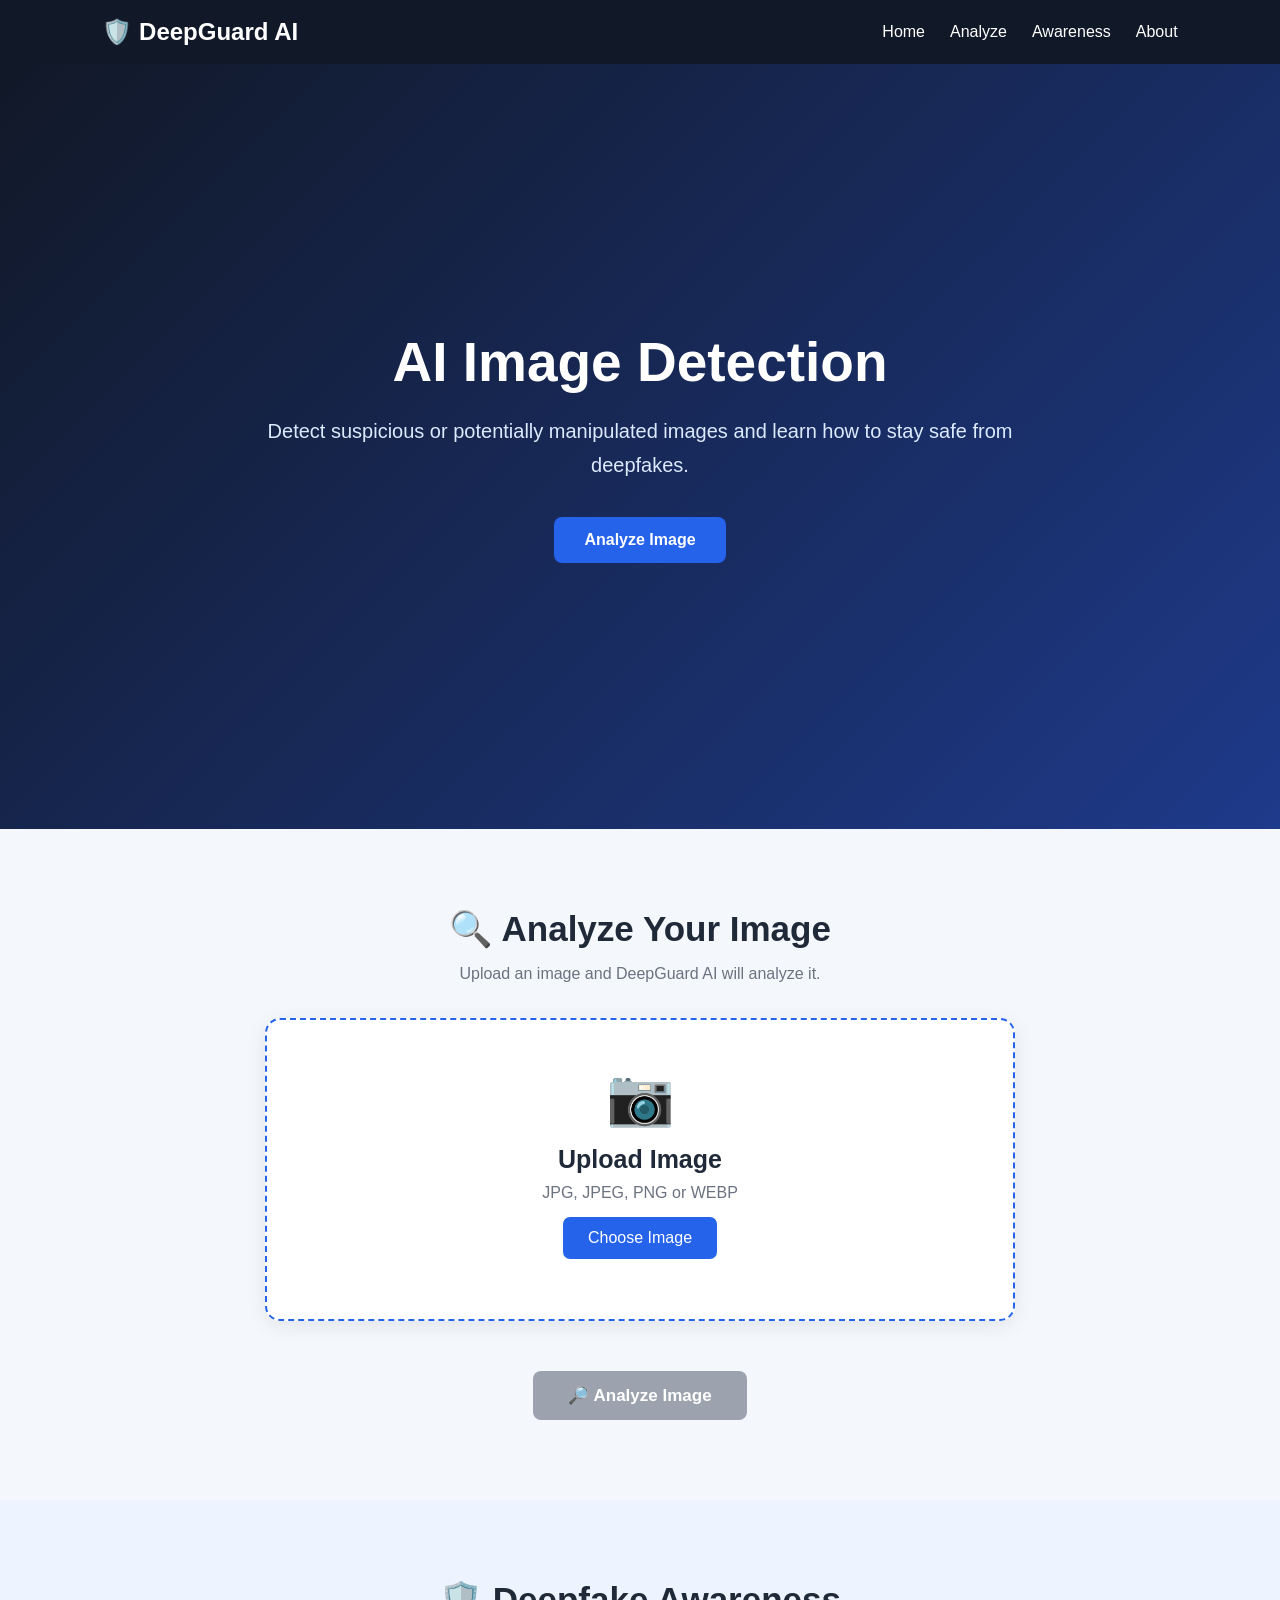
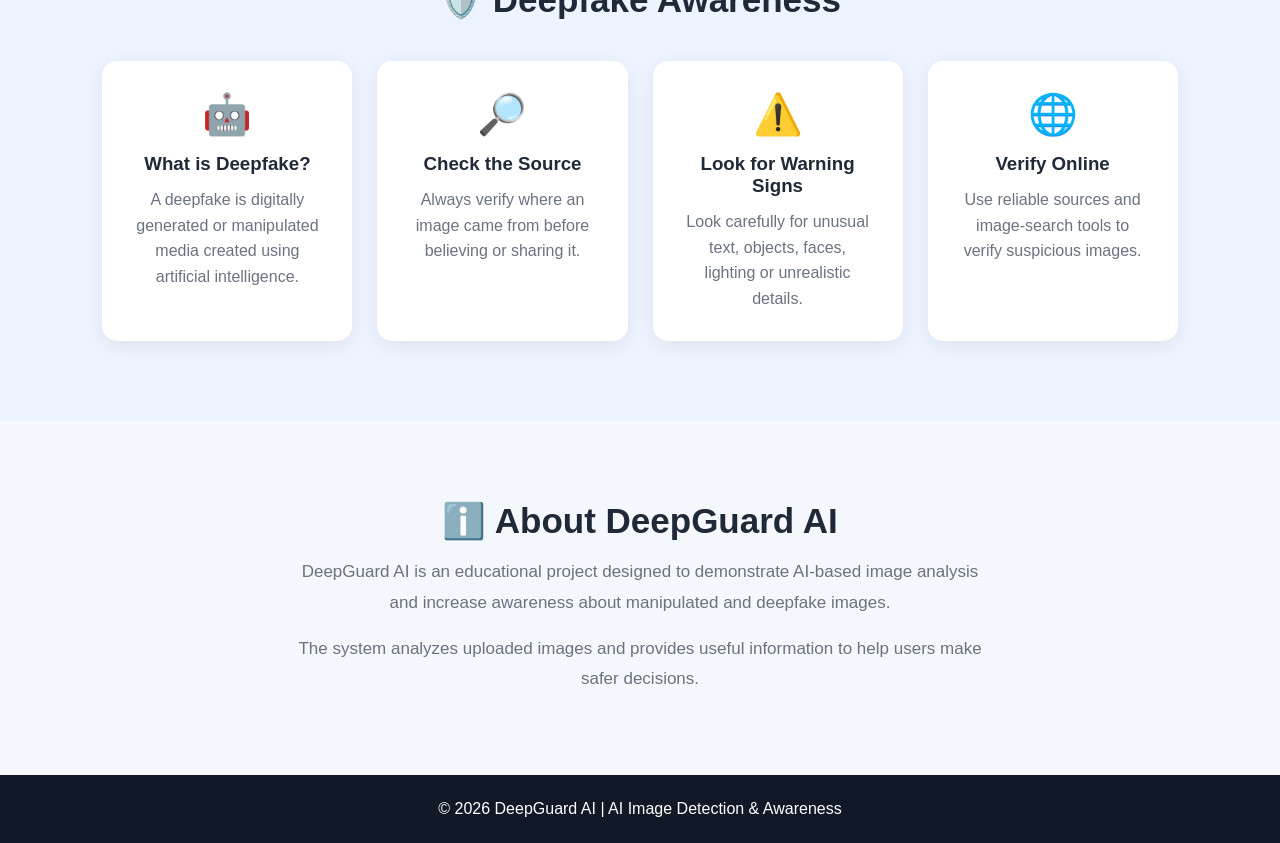
==== commit 228d5626: "Add files via upload" ====
--- a/index.html
+++ b/index.html
@@ -1,862 +1,216 @@
-
-
-```html
 <!DOCTYPE html>
 <html lang="en">
-
 <head>
-
-<meta charset="UTF-8">
-<meta name="viewport" content="width=device-width, initial-scale=1.0">
-
-<title>StyleHub | Fashion Store</title>
-
-<link rel="stylesheet" href="style.css">
-
-<link rel="stylesheet"
-href="https://cdnjs.cloudflare.com/ajax/libs/font-awesome/6.5.2/css/all.min.css">
-
+    <meta charset="UTF-8">
+    <meta name="viewport" content="width=device-width, initial-scale=1.0">
+    <title>DeepGuard AI - Image Detection</title>
+
+    <link rel="stylesheet" href="style.css">
 </head>
 
-
 <body>
 
-
-<!-- NAVBAR -->
-
-<header>
-
-<nav class="navbar">
-
-<div class="logo">
-<i class="fa-solid fa-shirt"></i> StyleHub
-</div>
-
-
-<div class="search-box">
-
-<input type="text" id="searchInput" placeholder="Search Products">
-
-<button onclick="searchProduct()">
-
-<i class="fa fa-search"></i>
-
-</button>
-
-</div>
-
-
-<ul class="nav-links">
-
-<li><a href="#home">Home</a></li>
-
-<li><a href="#products">Products</a></li>
-
-<li><a href="#about">About</a></li>
-
-<li><a href="#contact">Contact</a></li>
-
-
-<li>
-
-<a href="#wishlist">
-
-<i class="fa-solid fa-heart"></i>
-
-<span id="wishlistCount">0</span>
-
-</a>
-
-</li>
-
-
-<li>
-
-<a href="#cart">
-
-<i class="fa-solid fa-cart-shopping"></i>
-
-<span id="cartCount">0</span>
-
-</a>
-
-</li>
-
-
-<li>
-
-<button class="login-btn" onclick="openLogin()">
-Login
-</button>
-
-</li>
-
-
-</ul>
-
-
-</nav>
-
-</header>
-
-
-
-<!-- HERO -->
-
-
-<section class="hero" id="home">
-
-
-<div class="hero-content">
-
-
-<h1>
-Fashion That Defines You
-</h1>
-
-
-<p>
-Discover Premium Clothing For Men, Women & Kids
-</p>
-
-
-<button onclick="scrollProducts()">
-
-Shop Now
-
-</button>
-
-
-</div>
-
-
-</section>
-
-
-
-
-
-<!-- CATEGORY -->
-
-
-<section class="categories">
-
-
-<h2>
-Shop By Category
-</h2>
-
-
-<div class="category-grid">
-
-
-<div class="category-card">
-
-<img src="jeans.jpg">
-
-<h3>Men</h3>
-
-</div>
-
-
-
-<div class="category-card">
-
-<img src="floral.jpg">
-
-<h3>Women</h3>
-
-</div>
-
-
-
-<div class="category-card">
-
-<img src="kids.jpg">
-
-<h3>Kids</h3>
-
-</div>
-
-
-</div>
-
-
-</section>
-
-
-
-
-
-
-<!-- FILTER -->
-
-
-<section class="filter-section">
-
-
-<h2>
-Filters
-</h2>
-
-
-<div class="filters">
-
-
-<select id="categoryFilter">
-
-<option value="">
-Category
-</option>
-
-<option>
-Men
-</option>
-
-<option>
-Women
-</option>
-
-<option>
-Kids
-</option>
-
-</select>
-
-
-
-<select id="sizeFilter">
-
-<option>
-Size
-</option>
-
-<option>S</option>
-
-<option>M</option>
-
-<option>L</option>
-
-<option>XL</option>
-
-</select>
-
-
-
-<select id="colorFilter">
-
-<option>
-Color
-</option>
-
-<option>
-Black
-</option>
-
-<option>
-Blue
-</option>
-
-<option>
-Pink
-</option>
-
-<option>
-White
-</option>
-
-</select>
-
-
-
-
-<select id="priceFilter">
-
-<option>
-Price
-</option>
-
-<option>
-Below ₹500
-</option>
-
-<option>
-₹500-1000
-</option>
-
-<option>
-Above ₹1000
-</option>
-
-</select>
-
-
-<button onclick="applyFilters()">
-
-Apply
-
-</button>
-
-
-</div>
-
-
-</section>
-
-
-
-
-
-
-<!-- PRODUCTS -->
-
-
-<section id="products">
-
-
-<h2>
-Featured Products
-</h2>
-
-
-<div class="product-grid" id="productGrid">
-
-
-
-<div class="product-card">
-
-
-<img src="shirt.jpg">
-
-
-<h3>
-Premium Men's Shirt
-</h3>
-
-
-<p>
-₹799
-</p>
-
-
-<button>
-Add To Cart
-</button>
-
-
-</div>
-
-
-
-
-
-<div class="product-card">
-
-
-<img src="Gown.jpg">
-
-
-<h3>
-Floral Women Dress
-</h3>
-
-
-<p>
-₹1299
-</p>
-
-
-<button>
-Add To Cart
-</button>
-
-
-</div>
-
-
-
-
-
-<div class="product-card">
-
-
-<img src="images/kids-wear.jpg">
-
-
-<h3>
-Kids Fashion Wear
-</h3>
-
-
-<p>
-₹599
-</p>
-
-
-<button>
-Add To Cart
-</button>
-
-
-</div>
-
-
-
-
-
-<div class="product-card">
-
-
-<img src="images/jacket.jpg">
-
-
-<h3>
-Winter Jacket
-</h3>
-
-
-<p>
-₹1999
-</p>
-
-
-<button>
-Add To Cart
-</button>
-
-
-</div>
-
-
-
-</div>
-
-
-</section>
-
-
-
-
-
-
-<!-- PRODUCT DETAILS -->
-
-
-<section class="product-details" id="productDetails">
-
-
-<h2>
-Product Details
-</h2>
-
-
-
-<div class="details-container">
-
-
-<div class="details-image">
-
-<img id="detailImage" src="shirt.jpg">
-
-</div>
-
-
-
-<div class="details-info">
-
-
-<h2 id="detailTitle">
-Product Name
-</h2>
-
-
-<p id="detailDescription">
-
-Premium quality fashion product.
-
-</p>
-
-
-<h3 id="detailPrice">
-₹799
-</h3>
-
-
-<label>
-Size
-</label>
-
-
-<select id="detailSize">
-
-<option>S</option>
-
-<option>M</option>
-
-<option>L</option>
-
-<option>XL</option>
-
-</select>
-
-
-
-
-<label>
-Color
-</label>
-
-
-<select id="detailColor">
-
-<option>Black</option>
-
-<option>Blue</option>
-
-<option>White</option>
-
-</select>
-
-
-
-<button onclick="addToCart()">
-
-Add To Cart
-
-</button>
-
-
-</div>
-
-
-</div>
-
-
-</section>
-
-
-
-
-
-
-
-<!-- CART -->
-
-
-<section id="cart">
-
-
-<h2>
-Shopping Cart
-</h2>
-
-
-<div id="cartItems">
-
-No Items
-
-</div>
-
-
-
-<div class="cart-total">
-
-Total :
-₹<span id="cartTotal">
-0
-</span>
-
-</div>
-
-
-
-<button onclick="checkout()">
-
-Checkout
-
-</button>
-
-
-</section>
-
-
-
-
-
-
-<!-- CHECKOUT -->
-
-
-<section id="checkout">
-
-
-<h2>
-Checkout
-</h2>
-
-
-<form>
-
-
-<input type="text" placeholder="Full Name">
-
-
-<input type="text" placeholder="Address">
-
-
-<input type="text" placeholder="City">
-
-
-<input type="text" placeholder="Pincode">
-
-
-<select>
-
-<option>
-Cash On Delivery
-</option>
-
-<option>
-UPI
-</option>
-
-<option>
-Credit Card
-</option>
-
-</select>
-
-
-
-<input type="text" placeholder="Coupon Code">
-
-
-<button type="button">
-
-Place Order
-
-</button>
-
-
-</form>
-
-
-</section>
-
-
-
-
-
-
-
-<!-- ACCOUNT -->
-
-
-<section id="account">
-
-
-<h2>
-My Account
-</h2>
-
-
-<div class="account-box">
-
-
-<h3>
-Profile
-</h3>
-
-
-<p>
-Name : Demo User
-</p>
-
-
-<p>
-Email : demo@gmail.com
-</p>
-
-
-
-<h3>
-Wishlist
-</h3>
-
-
-<div id="wishlistItems">
-
-</div>
-
-
-
-<h3>
-Orders
-</h3>
-
-
-<div id="orders">
-
-</div>
-
-
-
-</div>
-
-
-</section>
-
-
-
-
-
-
-
-<!-- ABOUT -->
-
-
-<section id="about">
-
-
-<h2>
-About StyleHub
-</h2>
-
-
-<p>
-
-StyleHub provides premium fashion collections for Men, Women and Kids.
-Our mission is affordable luxury with sustainable fashion.
-
-</p>
-
-
-</section>
-
-
-
-
-
-
-<!-- CONTACT -->
-
-
-<section id="contact">
-
-
-<h2>
-Contact Us
-</h2>
-
-
-<form>
-
-
-<input placeholder="Name">
-
-
-<input placeholder="Email">
-
-
-<textarea placeholder="Message"></textarea>
-
-
-<button>
-Send
-</button>
-
-
-</form>
-
-
-</section>
-
-
-
-
-
-
-
-<!-- LOGIN -->
-
-
-<div id="loginModal" class="modal">
-
-
-<div class="modal-content">
-
-
-<span class="close" onclick="closeLogin()">
-
-&times;
-
-</span>
-
-
-<h2>
-Login
-</h2>
-
-
-<input type="email" placeholder="Email">
-
-
-<input type="password" placeholder="Password">
-
-
-<button>
-Login
-</button>
-
-
-<hr>
-
-
-<h3>
-Create Account
-</h3>
-
-
-<input placeholder="Name">
-
-
-<input placeholder="Email">
-
-
-<input placeholder="Password">
-
-
-<button>
-Register
-</button>
-
-
-</div>
-
-
-</div>
-
-<!-- FOOTER -->
-
-
-<footer>
-
-
-<p>
-
-© 2026 StyleHub Fashion Store
-
-</p>
-
-
-</footer>
-
-
-
-<script src="script.js"></script>
-
+    <!-- Navigation -->
+    <nav class="navbar">
+        <div class="logo">🛡️ DeepGuard AI</div>
+
+        <div class="nav-links">
+            <a href="#home">Home</a>
+            <a href="#analyze">Analyze</a>
+            <a href="#awareness">Awareness</a>
+            <a href="#about">About</a>
+        </div>
+    </nav>
+
+    <!-- Home -->
+    <section id="home" class="hero">
+        <div class="hero-content">
+            <h1>AI Image Detection</h1>
+
+            <p>
+                Detect suspicious or potentially manipulated images
+                and learn how to stay safe from deepfakes.
+            </p>
+
+            <a href="#analyze" class="btn">Analyze Image</a>
+        </div>
+    </section>
+
+    <!-- Analyze Section -->
+    <section id="analyze" class="section">
+
+        <h2>🔍 Analyze Your Image</h2>
+
+        <p class="section-text">
+            Upload an image and DeepGuard AI will analyze it.
+        </p>
+
+        <div class="upload-container">
+
+            <div class="upload-box" id="dropArea">
+
+                <div class="upload-icon">📷</div>
+
+                <h3>Upload Image</h3>
+
+                <p>JPG, JPEG, PNG or WEBP</p>
+
+                <input
+                    type="file"
+                    id="imageInput"
+                    accept="image/jpeg,image/png,image/webp"
+                    hidden
+                >
+                
+                <button
+                    class="choose-btn"
+                    onclick="document.getElementById('imageInput').click()">
+                    Choose Image
+                </button>
+
+                <p id="fileName"></p>
+
+            </div>
+
+            <!-- Preview -->
+            <div class="preview-container">
+
+                <img
+                    id="imagePreview"
+                    src=""
+                    alt="Image Preview"
+                >
+
+            </div>
+
+            <button
+                id="analyzeBtn"
+                class="analyze-btn"
+                disabled>
+                🔎 Analyze Image
+            </button>
+
+        </div>
+
+        <!-- Loading -->
+        <div id="loading" class="loading">
+            <div class="spinner"></div>
+            <p>Analyzing image...</p>
+        </div>
+
+        <!-- Result -->
+        <div id="result" class="result-box">
+
+            <h2>Analysis Result</h2>
+
+            <div class="result-item">
+                <strong>Detection Status:</strong>
+                <span id="status">-</span>
+            </div>
+
+            <div class="result-item">
+                <strong>Confidence:</strong>
+                <span id="confidence">-</span>
+            </div>
+
+            <div class="result-item">
+                <strong>Detected Objects:</strong>
+                <span id="objects">-</span>
+            </div>
+
+            <div class="result-item">
+                <strong>Detected Text:</strong>
+                <span id="detectedText">-</span>
+            </div>
+
+            <div class="warning">
+                ⚠️ <strong>Awareness:</strong>
+                Do not trust or share suspicious images without
+                verifying their original source.
+            </div>
+
+        </div>
+
+    </section>
+
+
+    <!-- Awareness Section -->
+    <section id="awareness" class="section awareness">
+
+        <h2>🛡️ Deepfake Awareness</h2>
+
+        <div class="cards">
+
+            <div class="card">
+                <div class="card-icon">🤖</div>
+                <h3>What is Deepfake?</h3>
+
+                <p>
+                    A deepfake is digitally generated or manipulated
+                    media created using artificial intelligence.
+                </p>
+            </div>
+
+            <div class="card">
+                <div class="card-icon">🔎</div>
+                <h3>Check the Source</h3>
+
+                <p>
+                    Always verify where an image came from before
+                    believing or sharing it.
+                </p>
+            </div>
+
+            <div class="card">
+                <div class="card-icon">⚠️</div>
+                <h3>Look for Warning Signs</h3>
+
+                <p>
+                    Look carefully for unusual text, objects,
+                    faces, lighting or unrealistic details.
+                </p>
+            </div>
+
+            <div class="card">
+                <div class="card-icon">🌐</div>
+                <h3>Verify Online</h3>
+
+                <p>
+                    Use reliable sources and image-search tools
+                    to verify suspicious images.
+                </p>
+            </div>
+
+        </div>
+
+    </section>
+
+
+    <!-- About -->
+    <section id="about" class="section about">
+
+        <h2>ℹ️ About DeepGuard AI</h2>
+
+        <p>
+            DeepGuard AI is an educational project designed to
+            demonstrate AI-based image analysis and increase
+            awareness about manipulated and deepfake images.
+        </p>
+
+        <p>
+            The system analyzes uploaded images and provides
+            useful information to help users make safer decisions.
+        </p>
+
+    </section>
+
+
+    <!-- Footer -->
+    <footer>
+        <p>© 2026 DeepGuard AI | AI Image Detection & Awareness</p>
+    </footer>
+
+    <script src="script.js"></script>
 
 </body>
-
-</html>
-```
+</html>
--- a/style.css
+++ b/style.css
@@ -1,1585 +1,428 @@
-/* ===========================
-   STYLEHUB - STYLE.CSS (PART 2A)
-=========================== */
-
-/* Google Font */
-@import url('https://fonts.googleapis.com/css2?family=Poppins:wght@300;400;500;600;700;800&display=swap');
-
-*{
-    margin:0;
-    padding:0;
-    box-sizing:border-box;
-    font-family:'Poppins',sans-serif;
-}
-
-html{
-    scroll-behavior:smooth;
-}
-
-body{
-    background:#fff;
-    color:#1A1A2E;
-    overflow-x:hidden;
-}
-
-/* ================= NAVBAR ================= */
-
-header{
-    position:fixed;
-    width:100%;
-    top:0;
-    left:0;
-    z-index:999;
-}
-
-.navbar{
-    display:flex;
-    justify-content:space-between;
-    align-items:center;
-    padding:18px 8%;
-    background:#1A1A2E;
-    color:white;
-    box-shadow:0 5px 15px rgba(0,0,0,.2);
-}
-
-.logo{
-    font-size:28px;
-    font-weight:700;
-    color:#E91E63;
-}
-
-.logo i{
-    color:gold;
-}
-
-.nav-links{
-    display:flex;
-    list-style:none;
-    gap:30px;
-}
-
-.nav-links li a{
-    color:white;
-    text-decoration:none;
-    font-weight:500;
-    transition:.3s;
-}
-
-.nav-links li a:hover{
-    color:#E91E63;
-}
-
-.nav-links span{
-    background:#E91E63;
-    color:white;
-    padding:2px 8px;
-    border-radius:20px;
-    font-size:13px;
-}
-
-.login-btn{
-    padding:10px 18px;
-    border:none;
-    background:#E91E63;
-    color:white;
-    border-radius:5px;
-    cursor:pointer;
-    transition:.3s;
-}
-
-.login-btn:hover{
-    background:#c2185b;
-}
-
-/* ================= SEARCH ================= */
-
-.search-box{
-    display:flex;
-    align-items:center;
-    background:white;
-    border-radius:30px;
-    overflow:hidden;
-}
-
-.search-box input{
-    border:none;
-    outline:none;
-    padding:10px 15px;
-    width:220px;
-}
-
-.search-box button{
-    border:none;
-    background:#E91E63;
-    color:white;
-    padding:10px 15px;
-    cursor:pointer;
-}
-
-/* ================= HERO ================= */
-
-.hero{
-    height:100vh;
-    display:flex;
-    justify-content:center;
-    align-items:center;
-    text-align:center;
-    color:white;
-    margin-top:70px;
-
-    background:
-    linear-gradient(rgba(0,0,0,.55),rgba(0,0,0,.55)),
-    url("images/banner.jpg");
-
-    background-size:cover;
-    background-position:center;
-}
-
-.hero-content h1{
-    font-size:60px;
-    margin-bottom:20px;
-}
-
-.hero-content p{
-    font-size:22px;
-    margin-bottom:30px;
-}
-
-.hero button{
-    padding:15px 35px;
-    border:none;
-    border-radius:40px;
-    background:#E91E63;
-    color:white;
-    font-size:18px;
-    cursor:pointer;
-    transition:.4s;
-}
-
-.hero button:hover{
-    transform:scale(1.1);
-    background:#c2185b;
-}
-
-/* ================= SECTION ================= */
-
-section{
-    padding:80px 8%;
-}
-
-section h2{
-    text-align:center;
-    margin-bottom:40px;
-    font-size:38px;
-    color:#1A1A2E;
-}
-
-/* ================= CATEGORY ================= */
-
-.category-grid{
-
-    display:grid;
-    grid-template-columns:repeat(auto-fit,minmax(250px,1fr));
-    gap:30px;
-}
-
-.category-card{
-
-    background:white;
-
-    border-radius:12px;
-
-    overflow:hidden;
-
-    box-shadow:0 8px 20px rgba(0,0,0,.1);
-
-    transition:.4s;
-}
-
-.category-card:hover{
-
-    transform:translateY(-10px);
-
-}
-
-.category-card img{
-
-    width:100%;
-
-    height:320px;
-
-    object-fit:cover;
-
-}
-
-.category-card h3{
-
-    padding:20px;
-
-    text-align:center;
-
-    color:#E91E63;
-
-}
-
-/* ================= FILTER ================= */
-
-.filter-section{
-
-    background:#f8f8f8;
-
-}
-
-.filters{
-
-display:flex;
-
-justify-content:center;
-
-align-items:center;
-
-gap:15px;
-
-flex-wrap:wrap;
-
-}
-
-.filters select{
-
-padding:12px;
-
-border:1px solid #ddd;
-
-border-radius:8px;
-
-outline:none;
-
-}
-
-.filters button{
-
-padding:12px 25px;
-
-background:#E91E63;
-
-color:white;
-
-border:none;
-
-border-radius:8px;
-
-cursor:pointer;
-
-transition:.3s;
-
-}
-
-.filters button:hover{
-
-background:#c2185b;
-
-}
-
-/* ================= PRODUCTS ================= */
-
-.product-grid{
-
-display:grid;
-
-grid-template-columns:repeat(auto-fit,minmax(270px,1fr));
-
-gap:30px;
-
-}
-
-.product-card{
-
-background:white;
-
-border-radius:12px;
-
-overflow:hidden;
-
-box-shadow:0 10px 20px rgba(0,0,0,.1);
-
-transition:.4s;
-
-position:relative;
-
-}
-
-.product-card:hover{
-
-transform:translateY(-10px);
-
-}
-
-.product-card img{
-
-width:100%;
-
-height:330px;
-
-object-fit:cover;
-
-transition:.5s;
-
-}
-
-.product-card:hover img{
-
-transform:scale(1.08);
-
-}
-
-.product-info{
-
-padding:20px;
-
-}
-
-.product-info h3{
-
-margin-bottom:10px;
-
-font-size:22px;
-
-}
-
-.price{
-
-font-size:24px;
-
-color:#E91E63;
-
-font-weight:bold;
-
-margin:15px 0;
-
-}
-
-.rating{
-
-color:gold;
-
-margin-bottom:15px;
-
-}
-
-.product-buttons{
-
-display:flex;
-
-justify-content:space-between;
-
-}
-
-.product-buttons button{
-
-padding:10px 15px;
-
-border:none;
-
-cursor:pointer;
-
-border-radius:6px;
-
-transition:.3s;
-
-}
-
-.cart-btn{
-
-background:#E91E63;
-
-color:white;
-
-}
-
-.cart-btn:hover{
-
-background:#c2185b;
-
-}
-
-.wish-btn{
-
-background:#1A1A2E;
-
-color:white;
-
-}
-
-.wish-btn:hover{
-
-background:#000;
-
-}
-
-/* SALE BADGE */
-
-.sale{
-
-position:absolute;
-
-top:10px;
-
-left:10px;
-
-background:red;
-
-color:white;
-
-padding:6px 12px;
-
-border-radius:20px;
-
-font-size:14px;
-
-}
-
-/* NEW BADGE */
-
-.new{
-
-position:absolute;
-
-top:10px;
-
-right:10px;
-
-background:green;
-
-color:white;
-
-padding:6px 12px;
-
-border-radius:20px;
-
-font-size:14px;
-
-}/* ==========================================
-   STYLE.CSS (PART 2B)
-   Product Details, Cart, Checkout, Account
-==========================================*/
-
-/* PRODUCT DETAILS */
-
-.product-details{
-    background:#f9f9f9;
-}
-
-.details-container{
-    display:grid;
-    grid-template-columns:1fr 1fr;
-    gap:40px;
-    align-items:center;
-}
-
-.details-image img{
-    width:100%;
-    border-radius:15px;
-    box-shadow:0 10px 25px rgba(0,0,0,.15);
-}
-
-.details-info h2{
-    font-size:40px;
-    margin-bottom:15px;
-    color:#1A1A2E;
-}
-
-.details-info p{
-    margin:20px 0;
-    line-height:1.8;
-    color:#666;
-}
-
-.details-info h3{
-    color:#E91E63;
-    font-size:32px;
-    margin-bottom:20px;
-}
-
-.details-info label{
-    display:block;
-    margin-top:15px;
-    margin-bottom:8px;
-    font-weight:600;
-}
-
-.details-info select{
-    width:100%;
-    padding:12px;
-    border:1px solid #ddd;
-    border-radius:8px;
-    margin-bottom:20px;
-}
-
-.details-info button{
-    width:100%;
-    padding:15px;
-    background:#E91E63;
-    color:#fff;
-    border:none;
-    border-radius:8px;
-    cursor:pointer;
-    font-size:18px;
-    transition:.3s;
-}
-
-.details-info button:hover{
-    background:#c2185b;
-}
-
-/* SHOPPING CART */
-
-#cart{
-    background:#fff;
-}
-
-#cartItems{
-    background:#fafafa;
-    border-radius:12px;
-    padding:20px;
-    min-height:120px;
-}
-
-.cart-item{
-    display:flex;
-    justify-content:space-between;
-    align-items:center;
-    gap:20px;
-    padding:20px;
-    border-bottom:1px solid #ddd;
-}
-
-.cart-item img{
-    width:90px;
-    height:90px;
-    object-fit:cover;
-    border-radius:10px;
-}
-
-.cart-info{
-    flex:1;
-}
-
-.cart-info h3{
-    margin-bottom:8px;
-}
-
-.cart-info p{
-    color:#777;
-}
-
-.qty-box{
-    display:flex;
-    align-items:center;
-    gap:10px;
-}
-
-.qty-box button{
-    width:35px;
-    height:35px;
-    border:none;
-    background:#1A1A2E;
-    color:#fff;
-    cursor:pointer;
-    border-radius:50%;
-}
-
-.remove-btn{
-    background:red;
-    color:white;
-    border:none;
-    padding:10px 15px;
-    border-radius:6px;
-    cursor:pointer;
-}
-
-.cart-total{
-    text-align:right;
-    margin-top:30px;
-    font-size:28px;
-    font-weight:bold;
-    color:#E91E63;
-}
-
-#cart button{
-    margin-top:20px;
-    padding:15px 35px;
-    border:none;
-    background:#1A1A2E;
-    color:#fff;
-    cursor:pointer;
-    border-radius:8px;
-    font-size:18px;
-}
-
-/* CHECKOUT */
-
-#checkout{
-    background:#f4f4f4;
-}
-
-#checkout form{
-    max-width:700px;
-    margin:auto;
-    background:white;
-    padding:35px;
-    border-radius:12px;
-    box-shadow:0 8px 20px rgba(0,0,0,.1);
-}
-
-#checkout input,
-#checkout textarea,
-#checkout select{
-    width:100%;
-    padding:14px;
-    margin-bottom:18px;
-    border:1px solid #ddd;
-    border-radius:8px;
-    outline:none;
-}
-
-#checkout button{
-    width:100%;
-    padding:15px;
-    background:#E91E63;
-    color:white;
-    border:none;
-    border-radius:8px;
-    cursor:pointer;
-    font-size:18px;
-}
-
-#checkout button:hover{
-    background:#c2185b;
-}
-
-/* ACCOUNT */
-
-.account-box{
-    max-width:900px;
-    margin:auto;
-    background:#fff;
-    padding:35px;
-    border-radius:12px;
-    box-shadow:0 8px 20px rgba(0,0,0,.08);
-}
-
-.account-box h3{
-    margin-top:30px;
-    color:#E91E63;
-}
-
-.account-box p{
-    margin-top:12px;
-    color:#555;
-}
-
-#wishlistItems,
-#orders{
-    margin-top:20px;
-    padding:20px;
-    border:1px solid #eee;
-    border-radius:10px;
-    background:#fafafa;
-}
-
-/* ABOUT */
-
-#about{
-    background:white;
-    text-align:center;
-}
-
-#about p{
-    max-width:850px;
-    margin:auto;
-    line-height:1.9;
-    color:#666;
-    font-size:18px;
-}
-
-/* CONTACT */
-
-#contact{
-    background:#f7f7f7;
-}
-
-#contact form{
-    max-width:700px;
-    margin:auto;
-    background:white;
-    padding:35px;
-    border-radius:12px;
-    box-shadow:0 8px 20px rgba(0,0,0,.08);
-}
-
-#contact input,
-#contact textarea{
-    width:100%;
-    padding:14px;
-    margin-bottom:18px;
-    border:1px solid #ddd;
-    border-radius:8px;
-}
-
-#contact textarea{
-    resize:none;
-    height:160px;
-}
-
-#contact button{
-    width:100%;
-    padding:15px;
-    border:none;
-    background:#E91E63;
-    color:white;
-    border-radius:8px;
-    cursor:pointer;
-    font-size:18px;
-}
-
-#contact button:hover{
-    background:#c2185b;
-}
-
-/* FOOTER */
-
-footer{
-    background:#1A1A2E;
-    color:white;
-    text-align:center;
-    padding:30px;
-    margin-top:40px;
-}
-
-footer p{
-    letter-spacing:1px;
-}
-
-/* COMMON BUTTON */
-
-button{
-    transition:.3s;
-}
-
-button:hover{
-    transform:translateY(-2px);
-}
-
-/* INPUT FOCUS */
-
-input:focus,
-textarea:focus,
-select:focus{
-    border-color:#E91E63;
-    box-shadow:0 0 8px rgba(233,30,99,.25);
-}/* ==========================================
-   STYLE.CSS PART 2C-1
-   Login Modal + Hamburger Menu + Utilities
-==========================================*/
-
-/* LOGIN MODAL */
-
-.modal{
-    display:none;
-    position:fixed;
-    z-index:9999;
-    left:0;
-    top:0;
-    width:100%;
-    height:100%;
-    background:rgba(0,0,0,.6);
-    justify-content:center;
-    align-items:center;
-}
-
-.modal-content{
-    width:420px;
-    max-width:95%;
-    background:#fff;
-    padding:35px;
-    border-radius:15px;
-    animation:popup .4s ease;
-    position:relative;
-}
-
-.modal-content h2,
-.modal-content h3{
-    text-align:center;
-    color:#E91E63;
-    margin-bottom:20px;
-}
-
-.modal-content input{
-    width:100%;
-    padding:14px;
-    margin-bottom:15px;
-    border:1px solid #ddd;
-    border-radius:8px;
-    outline:none;
-}
-
-.modal-content button{
-    width:100%;
-    padding:14px;
-    border:none;
-    background:#E91E63;
-    color:white;
-    border-radius:8px;
-    cursor:pointer;
-    font-size:17px;
-}
-
-.modal-content button:hover{
-    background:#c2185b;
-}
-
-.close{
-    position:absolute;
-    top:15px;
-    right:20px;
-    font-size:28px;
-    cursor:pointer;
-    color:#444;
-}
-
-.close:hover{
-    color:red;
-}
-
-.modal hr{
-    margin:25px 0;
-}
-
-/* HAMBURGER MENU */
-
-.menu-toggle{
-    display:none;
-    font-size:28px;
-    color:white;
-    cursor:pointer;
-}
-
-/* SCROLLBAR */
-
-::-webkit-scrollbar{
-    width:10px;
-}
-
-::-webkit-scrollbar-track{
-    background:#f1f1f1;
-}
-
-::-webkit-scrollbar-thumb{
-    background:#E91E63;
-    border-radius:20px;
-}
-
-::-webkit-scrollbar-thumb:hover{
-    background:#c2185b;
-}
-
-/* IMAGE */
-
-img{
-    max-width:100%;
-    display:block;
-}
-
-/* LINKS */
-
-a{
-    text-decoration:none;
-}
-
-/* LIST */
-
-ul{
-    list-style:none;
-}
-
-/* SPACING HELPERS */
-
-.mt-1{margin-top:10px;}
-.mt-2{margin-top:20px;}
-.mt-3{margin-top:30px;}
-.mt-4{margin-top:40px;}
-
-.mb-1{margin-bottom:10px;}
-.mb-2{margin-bottom:20px;}
-.mb-3{margin-bottom:30px;}
-.mb-4{margin-bottom:40px;}
-
-.text-center{
-    text-align:center;
-}
-
-/* FLEX HELPERS */
-
-.flex{
-    display:flex;
-}
-
-.flex-between{
-    display:flex;
-    justify-content:space-between;
-    align-items:center;
-}
-
-.flex-center{
-    display:flex;
-    justify-content:center;
-    align-items:center;
-}
-
-.grid{
-    display:grid;
-}
-
-/* SHADOW */
-
-.shadow{
-    box-shadow:0 8px 25px rgba(0,0,0,.15);
-}
-
-/* ROUNDED */
-
-.round{
-    border-radius:12px;
-}/* ==========================================
-   STYLE.CSS PART 2C-2
-   RESPONSIVE DESIGN
-==========================================*/
-
-/* ========== Laptop (1200px) ========== */
-
-@media (max-width:1200px){
-
-.navbar{
-    padding:15px 5%;
-}
-
-.hero-content h1{
-    font-size:50px;
-}
-
-.hero-content p{
-    font-size:20px;
-}
-
-.product-grid{
-    grid-template-columns:repeat(3,1fr);
-}
-
-.category-grid{
-    grid-template-columns:repeat(3,1fr);
-}
-
-.details-container{
-    gap:30px;
-}
-
-}
-
-/* ========== Tablet (992px) ========== */
-
-@media (max-width:992px){
-
-.navbar{
-    flex-wrap:wrap;
-    gap:15px;
-}
-
-.search-box{
-    width:100%;
-    justify-content:center;
-}
-
-.search-box input{
-    width:100%;
-}
-
-.product-grid{
-    grid-template-columns:repeat(2,1fr);
-}
-
-.category-grid{
-    grid-template-columns:repeat(2,1fr);
-}
-
-.details-container{
-    grid-template-columns:1fr;
-}
-
-.hero-content h1{
-    font-size:42px;
-}
-
-.hero-content p{
-    font-size:18px;
-}
-
-}
-
-/* ========== Mobile (768px) ========== */
-
-@media (max-width:768px){
-
-.menu-toggle{
-    display:block;
-}
-
-.navbar{
-    flex-direction:column;
-    align-items:flex-start;
-}
-
-.nav-links{
-    display:none;
-    flex-direction:column;
-    width:100%;
-    background:#1A1A2E;
-    padding:20px;
-}
-
-.nav-links.active{
-    display:flex;
-}
-
-.nav-links li{
-    margin:10px 0;
-}
-
-.search-box{
-    width:100%;
-}
-
-.hero{
-    height:80vh;
-    padding:20px;
-}
-
-.hero-content h1{
-    font-size:34px;
-}
-
-.hero-content p{
-    font-size:16px;
-}
-
-.hero button{
-    padding:12px 30px;
-}
-
-section{
-    padding:60px 5%;
-}
-
-.product-grid{
-    grid-template-columns:1fr;
-}
-
-.category-grid{
-    grid-template-columns:1fr;
-}
-
-.details-info h2{
-    font-size:30px;
-}
-
-.details-info h3{
-    font-size:24px;
-}
-
-.cart-item{
-    flex-direction:column;
-    text-align:center;
-}
-
-.qty-box{
-    justify-content:center;
-}
-
-.cart-total{
-    text-align:center;
-}
-
-#checkout form,
-#contact form,
-.account-box{
-    padding:20px;
-}
-
-}
-
-/* ========== Small Mobile (576px) ========== */
-
-@media (max-width:576px){
-
-.logo{
-    font-size:24px;
-}
-
-.hero-content h1{
-    font-size:28px;
-}
-
-.hero-content p{
-    font-size:15px;
-}
-
-.hero button{
-    width:100%;
-}
-
-.filters{
-    flex-direction:column;
-}
-
-.filters select,
-.filters button{
-    width:100%;
-}
-
-.product-card img{
-    height:250px;
-}
-
-.category-card img{
-    height:250px;
-}
-
-.details-image img{
-    height:auto;
-}
-
-.cart-item img{
-    width:70px;
-    height:70px;
-}
-
-.modal-content{
-    padding:25px;
-}
-
-}
-
-/* ========== Extra Small Devices ========== */
-
-@media (max-width:400px){
-
-.hero-content h1{
-    font-size:24px;
-}
-
-section h2{
-    font-size:28px;
-}
-
-.price{
-    font-size:20px;
-}
-
-.product-info h3{
-    font-size:18px;
-}
-
-.product-buttons{
-    flex-direction:column;
-    gap:10px;
-}
-
-.product-buttons button{
-    width:100%;
-}
-
-.login-btn{
-    width:100%;
-}
-
-}/* ==========================================
-   STYLE.CSS PART 2C-3
-   Animations & Final Effects
-==========================================*/
-
-/* Fade In Animation */
-@keyframes fadeIn{
-    from{
-        opacity:0;
-        transform:translateY(30px);
-    }
-    to{
-        opacity:1;
-        transform:translateY(0);
-    }
-}
-
-/* Popup Animation */
-@keyframes popup{
-    from{
-        opacity:0;
-        transform:scale(.7);
-    }
-    to{
-        opacity:1;
-        transform:scale(1);
-    }
-}
-
-/* Slide Left */
-
-@keyframes slideLeft{
-    from{
-        opacity:0;
-        transform:translateX(-60px);
-    }
-    to{
-        opacity:1;
-        transform:translateX(0);
-    }
-}
-
-/* Slide Right */
-
-@keyframes slideRight{
-    from{
-        opacity:0;
-        transform:translateX(60px);
-    }
-    to{
-        opacity:1;
-        transform:translateX(0);
-    }
-}
-
-/* Zoom */
-
-@keyframes zoomIn{
-    from{
-        opacity:0;
-        transform:scale(.8);
-    }
-    to{
-        opacity:1;
-        transform:scale(1);
-    }
-}
-
-/* Bounce */
-
-@keyframes bounce{
-
-0%,100%{
-transform:translateY(0);
-}
-
-50%{
-transform:translateY(-10px);
-}
-
-}
-
-/* Float */
-
-@keyframes floating{
-
-0%{
-transform:translateY(0);
-}
-
-50%{
-transform:translateY(-8px);
-}
-
-100%{
-transform:translateY(0);
-}
-
-}
-
-/* Rotate */
-
-@keyframes rotate{
-
-from{
-transform:rotate(0deg);
-}
-
-to{
-transform:rotate(360deg);
-}
-
-}
-
-/* Fade Class */
-
-.fade{
-animation:fadeIn 1s ease;
-}
-
-/* Zoom Class */
-
-.zoom{
-animation:zoomIn .8s ease;
-}
-
-/* Left */
-
-.left{
-animation:slideLeft .8s ease;
-}
-
-/* Right */
-
-.right{
-animation:slideRight .8s ease;
-}
-
-/* Floating */
-
-.float{
-animation:floating 3s infinite;
-}
-
-/* Bounce */
-
-.bounce{
-animation:bounce 2s infinite;
-}
-
-/* Hover Lift */
-
-.hover-up{
-transition:.3s;
-}
-
-.hover-up:hover{
-transform:translateY(-8px);
-}
-
-/* Hover Scale */
-
-.hover-scale{
-transition:.4s;
-}
-
-.hover-scale:hover{
-transform:scale(1.05);
-}
-
-/* Card Glow */
-
-.product-card:hover{
-
-box-shadow:
-0 20px 40px rgba(233,30,99,.25);
-
-}
-
-/* Category Glow */
-
-.category-card:hover{
-
-box-shadow:
-0 20px 40px rgba(0,0,0,.15);
-
-}
-
-/* Button Hover */
-
-button:hover{
-
-box-shadow:
-0 10px 20px rgba(233,30,99,.25);
-
-}
-
-/* Loading Spinner */
-
-.loader{
-
-width:60px;
-height:60px;
-
-border:6px solid #eee;
-
-border-top:6px solid #E91E63;
-
-border-radius:50%;
-
-animation:rotate 1s linear infinite;
-
-margin:auto;
-
-}
-
-/* Skeleton */
-
-.skeleton{
-
-background:linear-gradient(
-90deg,
-#f0f0f0,
-#fafafa,
-#f0f0f0
-);
-
-background-size:300%;
-
-height:250px;
-
-border-radius:10px;
-
-animation:skeleton 1.4s infinite;
-
-}
-
-@keyframes skeleton{
-
-0%{
-background-position:100%;
-}
-
-100%{
-background-position:-100%;
-}
-
-}
-
-/* Scroll To Top */
-
-#topBtn{
-
-position:fixed;
-
-bottom:25px;
-
-right:25px;
-
-width:50px;
-
-height:50px;
-
-border:none;
-
-background:#E91E63;
-
-color:white;
-
-border-radius:50%;
-
-font-size:20px;
-
-cursor:pointer;
-
-display:none;
-
-z-index:999;
-
-}
-
-#topBtn:hover{
-
-background:#c2185b;
-
-}
-
-/* Footer Icons */
-
-footer i{
-
-margin:0 10px;
-
-font-size:22px;
-
-cursor:pointer;
-
-transition:.3s;
-
-}
-
-footer i:hover{
-
-color:#E91E63;
-
-transform:scale(1.2);
-
-}
-
-/* Success Message */
-
-.success{
-
-background:#4CAF50;
-
-color:white;
-
-padding:15px;
-
-border-radius:8px;
-
-margin:20px 0;
-
-}
-
-/* Error Message */
-
-.error{
-
-background:#f44336;
-
-color:white;
-
-padding:15px;
-
-border-radius:8px;
-
-margin:20px 0;
-
-}
-
-/* Badge */
-
-.badge{
-
-background:gold;
-
-color:black;
-
-padding:5px 10px;
-
-border-radius:20px;
-
-font-size:12px;
-
-font-weight:bold;
-
-}
-
-/* Ribbon */
-
-.ribbon{
-
-position:absolute;
-
-top:15px;
-
-left:-10px;
-
-background:#E91E63;
-
-color:white;
-
-padding:8px 20px;
-
-transform:rotate(-20deg);
-
-font-size:12px;
-
-}
-
-/* End of CSS */+* {
+    margin: 0;
+    padding: 0;
+    box-sizing: border-box;
+}
+
+html {
+    scroll-behavior: smooth;
+}
+
+body {
+    font-family: Arial, sans-serif;
+    background: #f4f7fb;
+    color: #1f2937;
+}
+
+
+/* Navbar */
+
+.navbar {
+    width: 100%;
+    padding: 18px 8%;
+    display: flex;
+    justify-content: space-between;
+    align-items: center;
+
+    background: #111827;
+    position: sticky;
+    top: 0;
+    z-index: 1000;
+}
+
+.logo {
+    color: white;
+    font-size: 24px;
+    font-weight: bold;
+}
+
+.nav-links {
+    display: flex;
+    gap: 25px;
+}
+
+.nav-links a {
+    color: white;
+    text-decoration: none;
+    font-size: 16px;
+}
+
+.nav-links a:hover {
+    color: #60a5fa;
+}
+
+
+/* Hero */
+
+.hero {
+    min-height: 85vh;
+
+    display: flex;
+    justify-content: center;
+    align-items: center;
+
+    text-align: center;
+
+    padding: 40px 20px;
+
+    background: linear-gradient(
+        135deg,
+        #111827,
+        #1e3a8a
+    );
+}
+
+.hero-content {
+    max-width: 800px;
+}
+
+.hero h1 {
+    color: white;
+    font-size: 55px;
+    margin-bottom: 20px;
+}
+
+.hero p {
+    color: #dbeafe;
+    font-size: 20px;
+    line-height: 1.7;
+    margin-bottom: 35px;
+}
+
+.btn {
+    display: inline-block;
+
+    padding: 14px 30px;
+
+    background: #2563eb;
+    color: white;
+
+    text-decoration: none;
+
+    border-radius: 8px;
+
+    font-weight: bold;
+}
+
+.btn:hover {
+    background: #1d4ed8;
+}
+
+
+/* General Section */
+
+.section {
+    padding: 80px 8%;
+    text-align: center;
+}
+
+.section h2 {
+    font-size: 35px;
+    margin-bottom: 15px;
+}
+
+.section-text {
+    margin-bottom: 35px;
+    color: #6b7280;
+}
+
+
+/* Upload */
+
+.upload-container {
+    max-width: 750px;
+    margin: auto;
+}
+
+.upload-box {
+    background: white;
+
+    border: 2px dashed #2563eb;
+
+    border-radius: 15px;
+
+    padding: 45px 20px;
+
+    box-shadow: 0 5px 20px rgba(0,0,0,0.08);
+}
+
+.upload-icon {
+    font-size: 55px;
+    margin-bottom: 15px;
+}
+
+.upload-box h3 {
+    font-size: 25px;
+    margin-bottom: 10px;
+}
+
+.upload-box p {
+    color: #6b7280;
+    margin-bottom: 15px;
+}
+
+.choose-btn {
+    border: none;
+
+    padding: 12px 25px;
+
+    background: #2563eb;
+    color: white;
+
+    border-radius: 7px;
+
+    cursor: pointer;
+
+    font-size: 16px;
+}
+
+.choose-btn:hover {
+    background: #1d4ed8;
+}
+
+#fileName {
+    margin-top: 15px;
+    font-weight: bold;
+}
+
+
+/* Preview */
+
+.preview-container {
+    margin-top: 25px;
+}
+
+#imagePreview {
+    display: none;
+
+    max-width: 100%;
+    max-height: 350px;
+    width: auto;
+    height: auto;
+    margin: 20px auto;
+    border-radius: 12px;
+
+    box-shadow: 0 5px 20px rgba(0,0,0,0.15);
+    object-fit: contain;
+}
+
+
+/* Analyze Button */
+
+.analyze-btn {
+    margin-top: 25px;
+
+    padding: 14px 35px;
+
+    border: none;
+
+    border-radius: 8px;
+
+    background: #16a34a;
+    color: white;
+
+    font-size: 17px;
+    font-weight: bold;
+
+    cursor: pointer;
+}
+
+.analyze-btn:disabled {
+    background: #9ca3af;
+    cursor: not-allowed;
+}
+
+
+/* Loading */
+
+.loading {
+    display: none;
+
+    margin-top: 30px;
+}
+
+.spinner {
+    width: 40px;
+    height: 40px;
+
+    border: 4px solid #ddd;
+    border-top: 4px solid #2563eb;
+
+    border-radius: 50%;
+
+    animation: spin 1s linear infinite;
+
+    margin: auto;
+}
+
+@keyframes spin {
+
+    100% {
+        transform: rotate(360deg);
+    }
+
+}
+
+
+/* Result */
+
+.result-box {
+    display: none;
+
+    max-width: 750px;
+
+    margin: 40px auto 0;
+
+    padding: 30px;
+
+    background: white;
+
+    border-radius: 15px;
+
+    box-shadow: 0 5px 20px rgba(0,0,0,0.08);
+
+    text-align: left;
+}
+
+.result-box h2 {
+    text-align: center;
+    margin-bottom: 25px;
+}
+
+.result-item {
+    padding: 15px 0;
+
+    border-bottom: 1px solid #e5e7eb;
+
+    display: flex;
+    justify-content: space-between;
+    gap: 20px;
+}
+
+.warning {
+    margin-top: 25px;
+
+    padding: 18px;
+
+    background: #fff7ed;
+
+    border-left: 5px solid #f97316;
+
+    border-radius: 5px;
+
+    line-height: 1.6;
+}
+
+
+/* Awareness */
+
+.awareness {
+    background: #eef4ff;
+}
+
+.cards {
+    margin-top: 40px;
+
+    display: grid;
+
+    grid-template-columns:
+        repeat(auto-fit, minmax(220px, 1fr));
+
+    gap: 25px;
+}
+
+.card {
+    background: white;
+
+    padding: 30px;
+
+    border-radius: 15px;
+
+    box-shadow: 0 5px 20px rgba(0,0,0,0.07);
+
+    transition: 0.3s;
+}
+
+.card:hover {
+    transform: translateY(-5px);
+}
+
+.card-icon {
+    font-size: 40px;
+    margin-bottom: 15px;
+}
+
+.card h3 {
+    margin-bottom: 12px;
+}
+
+.card p {
+    color: #6b7280;
+    line-height: 1.6;
+}
+
+
+/* About */
+
+.about {
+    max-width: 900px;
+    margin: auto;
+}
+
+.about p {
+    color: #6b7280;
+
+    font-size: 17px;
+
+    line-height: 1.8;
+
+    margin-top: 15px;
+}
+
+
+/* Footer */
+
+footer {
+    padding: 25px;
+
+    text-align: center;
+
+    background: #111827;
+
+    color: white;
+}
+
+
+/* Mobile */
+
+@media (max-width: 700px) {
+
+    .navbar {
+        flex-direction: column;
+        gap: 15px;
+    }
+
+    .nav-links {
+        gap: 12px;
+        flex-wrap: wrap;
+        justify-content: center;
+    }
+
+    .hero h1 {
+        font-size: 40px;
+    }
+
+    .hero p {
+        font-size: 17px;
+    }
+
+    .section {
+        padding: 60px 5%;
+    }
+
+    .result-item {
+        flex-direction: column;
+        gap: 5px;
+    }
+
+}
